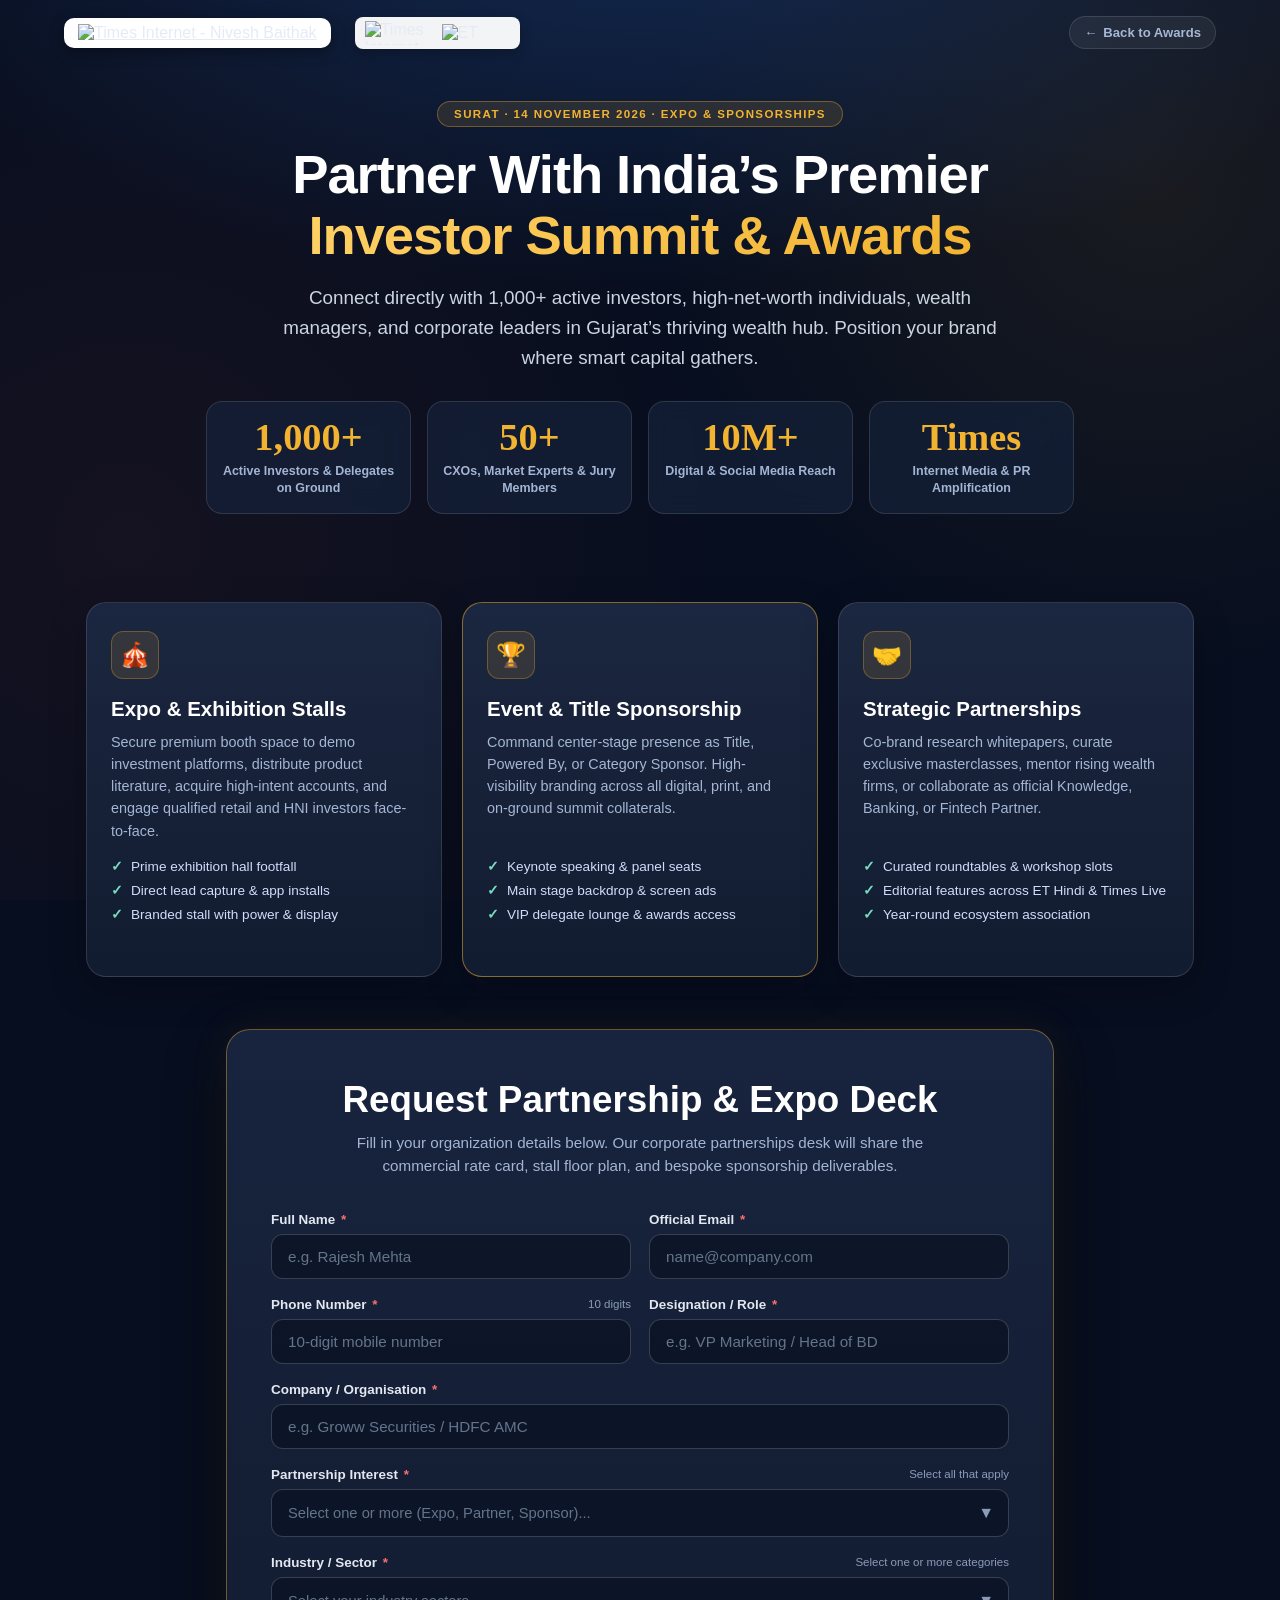
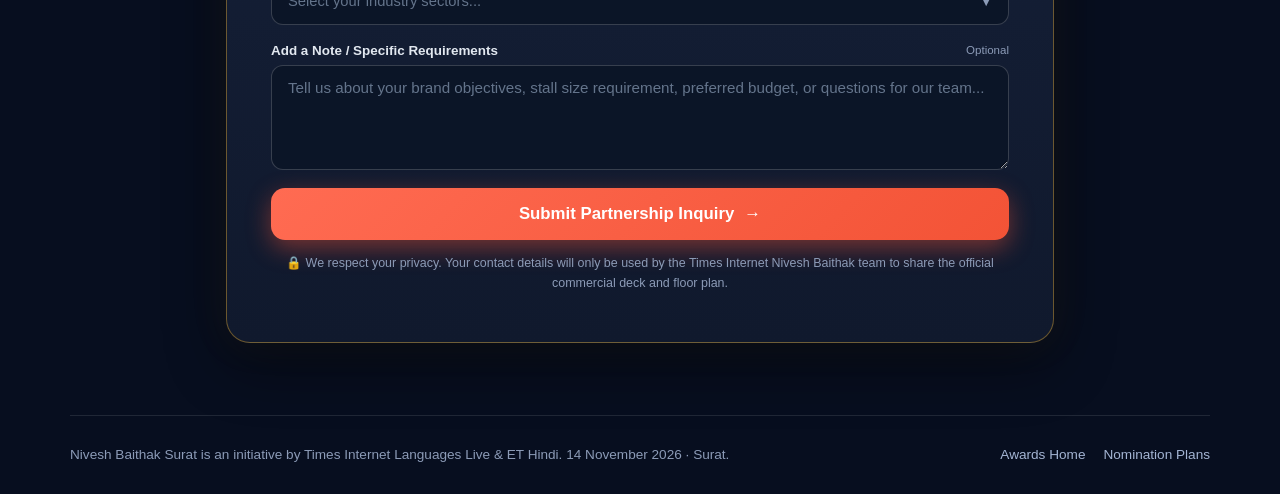
==== partners/index.html @ b7bd03aa "feat: add dedicated /partners lead gen page for expo, sponsorships, and partnerships" ====
<!doctype html>
<html lang="en">

<head>
  <meta charset="utf-8">
  <meta name="viewport" content="width=device-width, initial-scale=1, viewport-fit=cover">
  <meta name="theme-color" content="#070e1f">
  <meta name="description"
    content="Partner with Nivesh Baithak Surat 2026. Expo stalls, event sponsorships, and brand partnerships with India's premier investor summit. Connect with 1,000+ HNIs and investors.">
  <title>Partner, Sponsor & Expo Stalls | Nivesh Baithak Surat 2026</title>

  <meta property="og:type" content="website">
  <meta property="og:title" content="Partner & Sponsor — Nivesh Baithak Surat 2026">
  <meta property="og:description"
    content="Expo stalls, brand partnerships & sponsorships at Gujarat's largest investor education summit & awards. 14 November 2026, Surat.">
  <meta property="og:image" content="https://static.langimg.com/photo/132278264.cms">
  <meta name="twitter:card" content="summary_large_image">

  <link rel="preconnect" href="https://static.langimg.com">
  <link rel="stylesheet" href="../styles.css">
  <link rel="stylesheet" href="../partners.css">

  <script async src="https://www.googletagmanager.com/gtag/js?id=G-6TLYWEPS3Y"></script>
  <script>
    window.dataLayer = window.dataLayer || [];
    function gtag() { dataLayer.push(arguments); }
    gtag('js', new Date());
  </script>
</head>

<body class="partners-body">

  <!-- ── Top Header ── -->
  <header class="partner-header">
    <div class="partner-logo-group">
      <a href="../" class="header-logo-link" aria-label="Nivesh Baithak Surat Homepage">
        <img src="https://static.langimg.com/photo/132278251.cms" alt="Times Internet - Nivesh Baithak" width="170" height="48" class="header-logo">
      </a>
      <div class="initiative-badges" style="margin-left: 8px;">
        <img src="https://static.langimg.com/photo/132278250.cms" alt="Times Internet Languages Live" width="115" height="40">
        <img src="https://static.langimg.com/photo/133675594.cms" alt="ET Hindi" width="105" height="26">
      </div>
    </div>
    <div class="partner-header-actions">
      <a href="../" class="partner-home-link">
        <span aria-hidden="true">&larr;</span> Back to Awards
      </a>
    </div>
  </header>

  <main>
    <!-- ── Hero Section ── -->
    <section class="partner-hero">
      <div class="partner-hero-content">
        <div class="partner-kicker-badge">
          <span>Surat · 14 November 2026 · Expo &amp; Sponsorships</span>
        </div>
        <h1>Partner With India’s Premier <span>Investor Summit &amp; Awards</span></h1>
        <p class="partner-hero-lead">
          Connect directly with 1,000+ active investors, high-net-worth individuals, wealth managers, and corporate leaders in Gujarat’s thriving wealth hub. Position your brand where smart capital gathers.
        </p>
      </div>

      <!-- ── Key Metrics Strip ── -->
      <div class="partner-metrics-grid">
        <div class="metric-pill">
          <div class="metric-value">1,000+</div>
          <div class="metric-label">Active Investors &amp; Delegates on Ground</div>
        </div>
        <div class="metric-pill">
          <div class="metric-value">50+</div>
          <div class="metric-label">CXOs, Market Experts &amp; Jury Members</div>
        </div>
        <div class="metric-pill">
          <div class="metric-value">10M+</div>
          <div class="metric-label">Digital &amp; Social Media Reach</div>
        </div>
        <div class="metric-pill">
          <div class="metric-value">Times</div>
          <div class="metric-label">Internet Media &amp; PR Amplification</div>
        </div>
      </div>
    </section>

    <!-- ── Partnership Avenues Cards ── -->
    <section class="avenues-section" aria-label="Partnership Avenues">
      <div class="avenues-grid">
        <article class="avenue-card">
          <div class="avenue-icon">🎪</div>
          <h3>Expo &amp; Exhibition Stalls</h3>
          <p>
            Secure premium booth space to demo investment platforms, distribute product literature, acquire high-intent accounts, and engage qualified retail and HNI investors face-to-face.
          </p>
          <ul class="avenue-features">
            <li><span>✓</span> Prime exhibition hall footfall</li>
            <li><span>✓</span> Direct lead capture &amp; app installs</li>
            <li><span>✓</span> Branded stall with power &amp; display</li>
          </ul>
        </article>

        <article class="avenue-card" style="border-color: rgba(242, 179, 48, 0.5);">
          <div class="avenue-icon">🏆</div>
          <h3>Event &amp; Title Sponsorship</h3>
          <p>
            Command center-stage presence as Title, Powered By, or Category Sponsor. High-visibility branding across all digital, print, and on-ground summit collaterals.
          </p>
          <ul class="avenue-features">
            <li><span>✓</span> Keynote speaking &amp; panel seats</li>
            <li><span>✓</span> Main stage backdrop &amp; screen ads</li>
            <li><span>✓</span> VIP delegate lounge &amp; awards access</li>
          </ul>
        </article>

        <article class="avenue-card">
          <div class="avenue-icon">🤝</div>
          <h3>Strategic Partnerships</h3>
          <p>
            Co-brand research whitepapers, curate exclusive masterclasses, mentor rising wealth firms, or collaborate as official Knowledge, Banking, or Fintech Partner.
          </p>
          <ul class="avenue-features">
            <li><span>✓</span> Curated roundtables &amp; workshop slots</li>
            <li><span>✓</span> Editorial features across ET Hindi &amp; Times Live</li>
            <li><span>✓</span> Year-round ecosystem association</li>
          </ul>
        </article>
      </div>
    </section>

    <!-- ── Lead Generation Form Card ── -->
    <section class="partner-form-section" id="partner-form-section">
      <div class="lead-form-card">
        
        <div id="lead-form-content">
          <div class="form-header">
            <h2>Request Partnership &amp; Expo Deck</h2>
            <p>
              Fill in your organization details below. Our corporate partnerships desk will share the commercial rate card, stall floor plan, and bespoke sponsorship deliverables.
            </p>
          </div>

          <div id="form-feedback" class="form-feedback" role="alert"></div>

          <form id="partner-lead-form" novalidate>
            <!-- Name & Email -->
            <div class="form-row form-row--two">
              <div class="form-group">
                <label class="form-label" for="lead-name">
                  <span>Full Name <span class="req">*</span></span>
                </label>
                <input class="form-control" type="text" id="lead-name" name="name" required placeholder="e.g. Rajesh Mehta" autocomplete="name">
              </div>

              <div class="form-group">
                <label class="form-label" for="lead-email">
                  <span>Official Email <span class="req">*</span></span>
                </label>
                <input class="form-control" type="email" id="lead-email" name="email" required placeholder="name@company.com" autocomplete="email">
              </div>
            </div>

            <!-- Phone & Designation -->
            <div class="form-row form-row--two">
              <div class="form-group">
                <label class="form-label" for="lead-phone">
                  <span>Phone Number <span class="req">*</span></span>
                  <span class="subhint">10 digits</span>
                </label>
                <input class="form-control" type="tel" id="lead-phone" name="phone" required maxlength="10" inputmode="tel" placeholder="10-digit mobile number" autocomplete="tel">
              </div>

              <div class="form-group">
                <label class="form-label" for="lead-designation">
                  <span>Designation / Role <span class="req">*</span></span>
                </label>
                <input class="form-control" type="text" id="lead-designation" name="designation" required placeholder="e.g. VP Marketing / Head of BD" autocomplete="organization-title">
              </div>
            </div>

            <!-- Company -->
            <div class="form-row">
              <div class="form-group">
                <label class="form-label" for="lead-company">
                  <span>Company / Organisation <span class="req">*</span></span>
                </label>
                <input class="form-control" type="text" id="lead-company" name="company" required placeholder="e.g. Groww Securities / HDFC AMC" autocomplete="organization">
              </div>
            </div>

            <!-- Dropdown Multi-select: Partnership Type (expo, partner, sponsor) -->
            <div class="form-row">
              <div class="form-group">
                <label class="form-label">
                  <span>Partnership Interest <span class="req">*</span></span>
                  <span class="subhint">Select all that apply</span>
                </label>
                <div class="multiselect-wrap">
                  <div class="multiselect-box" id="box-partnership-type" tabindex="0" role="combobox" aria-expanded="false" aria-haspopup="listbox">
                    <span class="multiselect-placeholder">Select one or more (Expo, Partner, Sponsor)...</span>
                    <span class="multiselect-chevron" aria-hidden="true">▼</span>
                  </div>
                  <div class="multiselect-dropdown" id="dropdown-partnership-type" role="listbox">
                    <div id="list-partnership-type"></div>
                  </div>
                </div>
              </div>
            </div>

            <!-- Dropdown Multi-select: Industry Sectors -->
            <div class="form-row">
              <div class="form-group">
                <label class="form-label">
                  <span>Industry / Sector <span class="req">*</span></span>
                  <span class="subhint">Select one or more categories</span>
                </label>
                <div class="multiselect-wrap">
                  <div class="multiselect-box" id="box-industry" tabindex="0" role="combobox" aria-expanded="false" aria-haspopup="listbox">
                    <span class="multiselect-placeholder">Select your industry sectors...</span>
                    <span class="multiselect-chevron" aria-hidden="true">▼</span>
                  </div>
                  <div class="multiselect-dropdown" id="dropdown-industry" role="listbox">
                    <div id="list-industry"></div>
                  </div>
                </div>

                <!-- Conditional "Other Please Specify" -->
                <div class="other-specify-wrap hidden" id="other-industry-wrap">
                  <label class="form-label" for="other-industry-input" style="margin-bottom: 6px;">
                    <span>Please specify your industry / domain <span class="req">*</span></span>
                  </label>
                  <input class="form-control" type="text" id="other-industry-input" placeholder="e.g. Web3 / EdTech / Agri Commodities">
                </div>
              </div>
            </div>

            <!-- Open Text Field: Add a Note -->
            <div class="form-row">
              <div class="form-group">
                <label class="form-label" for="lead-note">
                  <span>Add a Note / Specific Requirements</span>
                  <span class="subhint">Optional</span>
                </label>
                <textarea class="form-control form-textarea" id="lead-note" name="note" rows="3" placeholder="Tell us about your brand objectives, stall size requirement, preferred budget, or questions for our team..."></textarea>
              </div>
            </div>

            <!-- Submit Button -->
            <button class="form-submit-btn" id="form-submit-btn" type="submit">
              <span>Submit Partnership Inquiry</span>
              <span aria-hidden="true">&rarr;</span>
            </button>

            <p class="form-privacy-note">
              🔒 We respect your privacy. Your contact details will only be used by the Times Internet Nivesh Baithak team to share the official commercial deck and floor plan.
            </p>
          </form>
        </div>

        <!-- Success Screen State -->
        <div id="lead-form-success" class="partner-success-state">
          <div class="success-badge-icon">✓</div>
          <h3>Inquiry Received Successfully!</h3>
          <p>
            Thank you for reaching out. Our Corporate Partnerships team has received your details and will connect with you with the Surat 2026 sponsorship deck, floor plan, and commercial packages.
          </p>
          <div class="success-inquiry-box">
            <div>Reference Inquiry Code: <strong id="success-ref-code">NB-SURAT-2026</strong></div>
            <div style="margin-top: 6px; font-size: 0.82rem; color: #a4b5d4;">A confirmation has been logged for your organisation.</div>
          </div>
          <div class="success-actions">
            <a href="../" class="button button-accent" style="padding: 12px 24px; font-weight: 700;">Explore Awards &amp; Nominations</a>
            <a href="mailto:niveshbaithak@timesinternet.in" class="button hero-partner-btn" style="padding: 12px 24px;">Direct Email Partnerships</a>
          </div>
        </div>

      </div>
    </section>
  </main>

  <!-- ── Footer ── -->
  <footer class="container footer" style="border-top: 1px solid rgba(255, 255, 255, 0.1); margin-top: auto; padding-block: 28px;">
    <div style="display: flex; justify-content: space-between; align-items: center; flex-wrap: wrap; gap: 14px;">
      <p style="margin: 0; font-size: 0.85rem; color: #8c9bb7;">
        Nivesh Baithak Surat is an initiative by Times Internet Languages Live &amp; ET Hindi. 14 November 2026 · Surat.
      </p>
      <div style="display: flex; gap: 18px; font-size: 0.85rem;">
        <a href="../" style="color: #a4b5d4; text-decoration: none;">Awards Home</a>
        <a href="../#buy" style="color: #a4b5d4; text-decoration: none;">Nomination Plans</a>
      </div>
    </div>
  </footer>

  <script src="../partners.js"></script>
</body>

</html>
---- styles.css ----
/* ==========================================================================
   Nivesh Baithak — mobile-first stylesheet
   Breakpoints (min-width, mobile-first):
     base   → 0–479px    small phones
     bp1    → 480px      large phones
     bp2    → 640px      phablet / small tablet
     bp3    → 900px      tablet landscape / small laptop
     bp4    → 1200px     desktop
     bp5    → 1440px     large desktop
   ========================================================================== */

:root {
  color-scheme: light;
  --indigo: #23315f;
  --deep: #0b1633;
  --gold: #f2b330;
  --paper: #fff8ed;
  --ink: #181c29;
  --muted: #535b68;
  --leaf: #2f6f43;
  --coral: #f35336;
  --radius: 24px;
  --urgency-h: 46px;
  font-family: Arial, "Noto Sans Devanagari", sans-serif;
  color: var(--ink);
  background: var(--paper);
}

* {
  box-sizing: border-box;
}

html {
  scroll-behavior: smooth;
  scroll-padding-top: calc(var(--urgency-h) + 12px);
  -webkit-text-size-adjust: 100%;
}

body {
  margin: 0;
  overflow-x: hidden;
}

body.modal-open {
  overflow: hidden;
}

button,
input,
select,
textarea {
  font: inherit;
}

button,
a,
input,
select,
textarea {
  -webkit-tap-highlight-color: transparent;
}

button,
a {
  touch-action: manipulation;
  cursor: pointer;
}

a {
  color: inherit;
}

img {
  max-width: 100%;
  height: auto;
}

h1,
h2,
h3,
p {
  margin: 0;
}

p {
  line-height: 1.6;
}

h2 {
  font-size: clamp(1.45rem, 5.2vw, 2.5rem);
  line-height: 1.2;
  max-width: 760px;
}

h3 {
  font-size: 1.05rem;
}

button:disabled {
  cursor: wait;
  opacity: 0.6;
}

[hidden],
.hidden {
  display: none !important;
}

:focus-visible {
  outline: 3px solid #087bce;
  outline-offset: 3px;
}

.container {
  width: calc(100% - 28px);
  margin-inline: auto;
}

.skip-link {
  position: fixed;
  left: 12px;
  top: -100px;
  z-index: 200;
  background: white;
  padding: 14px;
  border-radius: 8px;
}

.skip-link:focus {
  top: 12px;
}

/* ── Buttons ── */
.button {
  display: inline-flex;
  justify-content: center;
  align-items: center;
  gap: 8px;
  text-align: center;
  text-decoration: none;
  min-height: 48px;
  padding: 13px 20px;
  border: 1px solid transparent;
  border-radius: 12px;
  font-weight: 700;
  line-height: 1.25;
  transition: transform 0.15s ease, box-shadow 0.2s ease, background-color 0.2s ease;
}

.button:active {
  transform: scale(0.98);
}

.button-primary {
  background: var(--gold);
  color: #241c08;
}

.button-secondary {
  background: #edf0f7;
  color: var(--indigo);
}

.button-accent {
  background: linear-gradient(135deg, #ff6b52, #f35336);
  color: #fff !important;
  border: 1px solid rgba(255, 255, 255, 0.25);
  box-shadow: 0 4px 18px rgba(243, 83, 54, 0.45);
}

.text-button {
  min-height: 44px;
  background: transparent;
  color: inherit;
  text-decoration: underline;
  border: 0;
}

/* ── Urgency marquee (sticky, always a tap away from checkout) ── */
.urgency-bar {
  position: sticky;
  top: 0;
  z-index: 60;
  background: linear-gradient(90deg, #f35336, #f2b330);
  box-shadow: 0 2px 10px rgba(8, 17, 38, 0.28);
}

.urgency-btn {
  display: flex;
  align-items: center;
  gap: 8px;
  width: 100%;
  min-height: var(--urgency-h);
  padding: 0 10px 0 0;
  border: 0;
  background: transparent;
  color: #2a1403;
  text-align: left;
  overflow: hidden;
}

.urgency-viewport {
  flex: 1;
  min-width: 0;
  overflow: hidden;
  mask-image: linear-gradient(90deg, transparent, #000 12px, #000 calc(100% - 12px), transparent);
  -webkit-mask-image: linear-gradient(90deg, transparent, #000 12px, #000 calc(100% - 12px), transparent);
}

.urgency-track {
  display: flex;
  width: max-content;
  animation: nb-marquee 26s linear infinite;
  will-change: transform;
}

.urgency-set {
  display: flex;
  align-items: center;
  flex: 0 0 auto;
}

.urgency-item {
  display: inline-flex;
  align-items: center;
  gap: 7px;
  padding-inline: 14px;
  font-size: 0.72rem;
  font-weight: 700;
  letter-spacing: 0.02em;
  white-space: nowrap;
}

.urgency-item + .urgency-item::before {
  content: "•";
  opacity: 0.55;
  margin-right: 7px;
}

.urgency-item b {
  font-weight: 800;
}

.urgency-dot {
  width: 7px;
  height: 7px;
  border-radius: 999px;
  background: #7a1f0c;
  animation: nb-pulse 1.4s ease-in-out infinite;
  flex-shrink: 0;
}

.urgency-action {
  flex-shrink: 0;
  display: inline-flex;
  align-items: center;
  min-height: 32px;
  padding: 7px 16px;
  border-radius: 999px;
  background: #2a1403;
  color: #ffe6a6;
  font-size: 0.82rem;
  font-weight: 800;
  text-transform: uppercase;
  letter-spacing: 0.06em;
}

.urgency-btn:hover .urgency-track,
.urgency-btn:focus-visible .urgency-track {
  animation-play-state: paused;
}

@keyframes nb-marquee {
  from { transform: translateX(0); }
  to { transform: translateX(-50%); }
}

@keyframes nb-pulse {
  0%, 100% { opacity: 1; transform: scale(1); }
  50% { opacity: 0.35; transform: scale(0.75); }
}

/* ── Header (in flow on small screens, overlays the hero from bp3) ── */
.site-header {
  position: relative;
  z-index: 50;
  display: flex;
  justify-content: space-between;
  align-items: center;
  gap: 12px;
  padding: 10px 14px;
  background: rgba(8, 17, 38, 0.94);
}

.header-left {
  display: flex;
  align-items: center;
  gap: 12px;
  min-width: 0;
}

.header-logo {
  height: 30px;
  width: auto;
  object-fit: contain;
  background: #ffffff;
  padding: 5px 10px;
  border-radius: 10px;
  box-shadow: 0 4px 14px rgba(0, 0, 0, 0.35);
}

.header-subbrand {
  display: none;
  flex-direction: column;
  border-left: 1px solid rgba(255, 255, 255, 0.25);
  padding-left: 14px;
  min-width: 0;
}

.header-title {
  color: #fff;
  font-weight: 700;
  font-size: 0.95rem;
  letter-spacing: -0.01em;
}

.header-tagline {
  color: rgba(255, 255, 255, 0.65);
  font-size: 0.75rem;
}

.header-nav {
  display: flex;
  align-items: center;
  gap: 6px;
  flex-shrink: 0;
}

.nav-link {
  display: none;
  color: rgba(255, 255, 255, 0.85);
  font-size: 0.88rem;
  font-weight: 600;
  text-decoration: none;
  padding: 8px 14px;
  border-radius: 999px;
  transition: all 0.2s ease;
}

.header-register-btn {
  padding: 9px 14px !important;
  font-size: 0.8rem !important;
  min-height: 44px !important;
  border-radius: 999px !important;
}

.header-partner-btn {
  display: none;
  background: rgba(255, 255, 255, 0.08);
  color: #fff !important;
  border: 1px solid rgba(255, 255, 255, 0.28);
  padding: 9px 14px !important;
  font-size: 0.8rem !important;
  min-height: 44px !important;
  border-radius: 999px !important;
  transition: all 0.2s ease;
}

@media (min-width: 480px) {
  .header-partner-btn {
    display: inline-flex;
  }
}

.header-partner-btn:hover {
  background: rgba(255, 255, 255, 0.18);
  border-color: rgba(255, 255, 255, 0.45);
}

/* ── Hero ── */
.hero {
  position: relative;
  isolation: isolate;
  color: white;
  background: #081126;
  display: flex;
  flex-direction: column;
  justify-content: center;
  overflow: hidden;
  padding-block: 18px 22px;
}

.hero-image {
  position: absolute;
  inset: 0;
  width: 100%;
  height: 100%;
  object-fit: cover;
  object-position: center 30%;
  z-index: -3;
  filter: brightness(0.6) saturate(1.2);
}

.hero:before {
  content: "";
  position: absolute;
  inset: 0;
  background:
    radial-gradient(ellipse at 80% 50%, rgba(25, 45, 95, 0.4) 0%, transparent 60%),
    linear-gradient(180deg, rgba(8, 17, 38, 0.88) 0%, rgba(8, 17, 38, 0.7) 45%, rgba(8, 17, 38, 0.96) 100%);
  z-index: -2;
}

.hero-glow {
  position: absolute;
  border-radius: 50%;
  pointer-events: none;
  z-index: -1;
  filter: blur(90px);
  display: none;
}

.hero-glow-1 {
  width: 450px;
  height: 450px;
  background: radial-gradient(circle, rgba(243, 83, 54, 0.18), transparent 70%);
  top: 15%;
  left: 5%;
}

.hero-glow-2 {
  width: 500px;
  height: 500px;
  background: radial-gradient(circle, rgba(242, 179, 48, 0.15), transparent 70%);
  bottom: 10%;
  right: 10%;
}

.hero-inner {
  display: grid;
  grid-template-columns: 1fr;
  gap: 24px;
  position: relative;
  z-index: 1;
}

.hero-content {
  display: flex;
  flex-direction: column;
  align-items: flex-start;
  min-width: 0;
}

.hero-top-row {
  display: flex;
  align-items: center;
  gap: 10px;
  flex-wrap: wrap;
  margin-bottom: 8px;
}

.hero-countdown {
  display: inline-flex;
  flex-direction: column;
  background: rgba(14, 26, 52, 0.65);
  border: 1px solid rgba(255, 255, 255, 0.18);
  border-radius: 12px;
  padding: 7px 12px 8px;
  box-shadow: 0 8px 24px rgba(0, 0, 0, 0.3);
}

.countdown-label {
  font-size: 0.6rem;
  font-weight: 800;
  letter-spacing: 0.12em;
  text-transform: uppercase;
  color: var(--gold);
  margin-bottom: 3px;
}

.countdown-timer {
  display: flex;
  align-items: center;
  gap: 6px;
}

.timer-segment {
  display: flex;
  flex-direction: column;
  align-items: center;
}

.timer-num {
  font-size: 1.2rem;
  font-weight: 800;
  line-height: 1;
  color: #fff;
  font-feature-settings: "tnum";
  letter-spacing: -0.02em;
}

.timer-unit {
  font-size: 0.52rem;
  font-weight: 700;
  letter-spacing: 0.06em;
  color: rgba(255, 255, 255, 0.55);
  margin-top: 2px;
}

.timer-colon {
  font-size: 1.1rem;
  font-weight: 700;
  color: var(--gold);
  margin-top: -5px;
}

.initiative-line {
  display: flex;
  align-items: center;
  gap: 8px;
  flex-wrap: wrap;
  font-size: 0.72rem;
  color: rgba(255, 255, 255, 0.75);
}

.initiative-badges {
  display: inline-flex;
  align-items: center;
  gap: 8px;
  background: rgba(255, 255, 255, 0.95);
  padding: 4px 10px;
  border-radius: 8px;
  box-shadow: 0 4px 12px rgba(0, 0, 0, 0.25);
}

.initiative-badges img {
  object-fit: contain;
  max-height: 20px;
  width: auto;
}

.initiative-badges img:last-child {
  max-height: 17px;
}

.hero h1 {
  font-size: clamp(2.5rem, 12vw, 3.4rem);
  font-weight: 900;
  line-height: 1.08;
  margin-bottom: 8px;
  letter-spacing: -0.02em;
  color: #ffffff;
  text-shadow: 0 4px 20px rgba(0, 0, 0, 0.6);
}

.hero-tagline {
  font-size: clamp(1rem, 4.4vw, 1.2rem);
  font-weight: 700;
  max-width: 680px;
  color: #ffffff;
  line-height: 1.35;
  text-shadow: 0 2px 10px rgba(0, 0, 0, 0.5);
}

.hero-tagline span {
  color: var(--gold);
  text-shadow: 0 0 16px rgba(242, 179, 48, 0.4);
}

.hero-description {
  font-size: clamp(0.95rem, 2.2vw, 1.08rem);
  color: rgba(255, 255, 255, 0.88);
  line-height: 1.55;
  max-width: 640px;
  margin-top: 10px;
  margin-bottom: 20px;
  text-shadow: 0 1px 6px rgba(0, 0, 0, 0.4);
}

.hero-actions {
  display: flex;
  align-items: center;
  gap: 12px;
  flex-wrap: wrap;
  width: 100%;
  margin-bottom: 22px;
}

.hero-cta-btn {
  font-size: 0.98rem;
  padding: 13px 26px;
  font-weight: 700;
  box-shadow: 0 4px 18px rgba(243, 83, 54, 0.45);
}

.hero-partner-btn {
  background: rgba(255, 255, 255, 0.08);
  color: #ffffff;
  border: 1px solid rgba(255, 255, 255, 0.28);
  backdrop-filter: blur(8px);
  -webkit-backdrop-filter: blur(8px);
  font-size: 0.98rem;
  padding: 13px 24px;
  font-weight: 700;
  transition: all 0.2s ease;
}

.hero-partner-btn:hover {
  background: rgba(255, 255, 255, 0.18);
  border-color: rgba(255, 255, 255, 0.5);
  color: #ffffff;
  transform: translateY(-1px);
}

/* ── Hero pass picker: one tap to a pre-selected checkout ── */
.hero-picker {
  --picker-max: 540px;
  width: 100%;
  margin-top: 12px;
  margin-bottom: 16px;
}

.hero-picker-label {
  font-size: 0.68rem;
  font-weight: 800;
  letter-spacing: 0.12em;
  text-transform: uppercase;
  color: var(--gold);
  margin-bottom: 8px;
}

.pick-row {
  display: grid;
  grid-template-columns: 1fr;
  gap: 8px;
  width: 100%;
  max-width: var(--picker-max);
}

.pick-row--two {
  max-width: 580px;
}
@media (min-width: 600px) {
  .pick-row--two {
    grid-template-columns: repeat(2, minmax(0, 1fr)) !important;
  }
}

.pick-chip {
  position: relative;
  display: flex;
  flex-direction: row;
  align-items: center;
  gap: 12px;
  min-height: 66px;
  padding: 11px 26px 11px 14px;
  text-align: left;
  border: 1px solid rgba(255, 255, 255, 0.25);
  border-radius: 12px;
  background: linear-gradient(135deg, #ff6b52, #f35336);
  color: #fff;
  box-shadow: 0 4px 16px rgba(243, 83, 54, 0.42);
  transition: border-color 0.2s ease, background 0.2s ease, box-shadow 0.2s ease, transform 0.15s ease;
}

.pick-chip:active {
  transform: scale(0.98);
}

/* Arrow marks the chip as the action, not just a price label. Hidden on the
   narrowest phones where the chip has no room to spare. */
.pick-chip::after {
  content: "→";
  position: absolute;
  right: 9px;
  top: 50%;
  transform: translateY(-50%);
  font-size: 0.9rem;
  font-weight: 700;
  color: rgba(255, 255, 255, 0.85);
}

.pick-chip--featured {
  border: 2px solid var(--gold);
  background: linear-gradient(135deg, #ff7f5c, #f2481f);
  box-shadow: 0 6px 22px rgba(243, 83, 54, 0.6), 0 0 18px rgba(242, 179, 48, 0.28);
}

.pick-chip.is-selected {
  border-color: #ffffff;
  box-shadow: 0 0 0 2px rgba(255, 255, 255, 0.85), 0 6px 20px rgba(243, 83, 54, 0.5);
}

.pick-flag {
  position: absolute;
  top: -8px;
  left: 12px;
  padding: 1px 7px;
  border-radius: 999px;
  background: var(--gold);
  color: #241c08;
  font-size: 0.55rem;
  font-weight: 800;
  text-transform: uppercase;
  letter-spacing: 0.06em;
}

.pick-head {
  flex: 0 0 auto;
  display: flex;
  flex-direction: column;
  gap: 1px;
  min-width: 88px;
}

.pick-perks {
  flex: 1 1 auto;
  min-width: 0;
  display: flex;
  flex-direction: column;
  gap: 3px;
  padding-left: 12px;
  border-left: 1px solid rgba(255, 255, 255, 0.3);
}

.pick-perk {
  display: flex;
  align-items: flex-start;
  gap: 5px;
  font-size: 0.7rem;
  font-weight: 600;
  line-height: 1.3;
  color: rgba(255, 255, 255, 0.95);
}

.pick-perk::before {
  content: "✓";
  flex-shrink: 0;
  font-weight: 700;
  color: rgba(255, 255, 255, 0.75);
}

.pick-name {
  font-size: 0.8rem;
  font-weight: 700;
  color: rgba(255, 255, 255, 0.9);
}

.pick-price {
  font-size: 1.25rem;
  font-weight: 800;
  line-height: 1.1;
  color: #fff;
  font-feature-settings: "tnum";
}

.pick-chip--featured .pick-price {
  color: #ffffff;
}

.hero-picker-links {
  display: flex;
  align-items: center;
  gap: 10px;
  margin-top: 8px;
}

.hero-compare {
  display: inline-flex;
  align-items: center;
  padding: 2px 0;
  font-size: 0.82rem;
  font-weight: 600;
  color: rgba(255, 255, 255, 0.85);
  text-decoration: underline;
  text-underline-offset: 3px;
  transition: color 0.15s ease;
}

.hero-compare:hover {
  color: var(--gold);
}

.hero-picker-sep {
  color: rgba(255, 255, 255, 0.4);
  font-size: 0.8rem;
}

.hero-partner-link {
  background: none;
  border: none;
  color: rgba(255, 255, 255, 0.85);
  font-size: 0.82rem;
  font-weight: 600;
  cursor: pointer;
  padding: 2px 0;
  text-decoration: underline;
  text-underline-offset: 3px;
  transition: color 0.15s ease;
}

.hero-partner-link:hover {
  color: var(--gold);
}

.hero-reassure {
  margin-top: 6px;
  font-size: 0.72rem;
  color: rgba(255, 255, 255, 0.7);
}

/* ── Event facts ── */
.event-facts {
  display: grid;
  grid-template-columns: repeat(2, minmax(0, 1fr));
  gap: 8px;
  width: 100%;
  max-width: 680px;
  margin-top: 18px;
  margin-bottom: 0;
}

.fact-card {
  background: rgba(14, 25, 50, 0.6);
  border: 1px solid rgba(255, 255, 255, 0.15);
  border-radius: 10px;
  padding: 9px 11px;
  transition: border-color 0.2s ease, transform 0.2s ease;
  min-width: 0;
}

.fact-card dt {
  font-size: 0.6rem;
  font-weight: 800;
  text-transform: uppercase;
  letter-spacing: 0.09em;
  color: var(--gold);
  margin-bottom: 3px;
}

.fact-card dd {
  margin: 0;
  font-size: 0.78rem;
  font-weight: 600;
  color: #fff;
  line-height: 1.3;
  overflow-wrap: break-word;
}

/* ── Hero showcase (experts carousel) ── */
.hero-showcase {
  display: flex;
  justify-content: center;
  align-items: center;
  width: 100%;
}

.showcase-frame {
  width: 100%;
  max-width: 380px;
  background: rgba(15, 25, 48, 0.7);
  border: 1px solid rgba(255, 255, 255, 0.18);
  border-radius: 18px;
  padding: 14px;
  box-shadow: 0 16px 40px rgba(0, 0, 0, 0.5), inset 0 1px 0 rgba(255, 255, 255, 0.15);
  position: relative;
}

.showcase-kicker {
  text-align: center;
  font-size: 0.7rem;
  font-weight: 800;
  letter-spacing: 0.14em;
  text-transform: uppercase;
  color: var(--gold);
  margin-bottom: 12px;
  text-shadow: 0 0 12px rgba(242, 179, 48, 0.35);
}

.showcase-card {
  position: relative;
  border-radius: 16px;
  overflow: hidden;
  background: #111d38;
  border: 1px solid rgba(255, 255, 255, 0.12);
  box-shadow: 0 10px 30px rgba(0, 0, 0, 0.4);
}

.showcase-photo-wrap {
  position: relative;
  aspect-ratio: 1 / 1;
  width: 100%;
  overflow: hidden;
  background: #162444;
}

.showcase-photo-wrap img {
  width: 100%;
  height: 100%;
  object-fit: cover;
  object-position: top center;
  display: block;
  transition: opacity 0.35s ease, transform 0.45s ease;
}

.showcase-badge-brand {
  position: absolute;
  top: 12px;
  left: 12px;
  display: flex;
  flex-direction: column;
  background: rgba(8, 17, 38, 0.85);
  border: 1px solid rgba(255, 255, 255, 0.2);
  border-radius: 8px;
  padding: 3px 9px;
}

.showcase-brand-hi {
  font-size: 0.76rem;
  font-weight: 800;
  color: #fff;
}

.showcase-brand-sub {
  font-size: 0.6rem;
  font-weight: 700;
  color: var(--gold);
  letter-spacing: 0.08em;
}

.showcase-overlay {
  position: absolute;
  inset: auto 0 0 0;
  padding: 40px 16px 14px;
  background: linear-gradient(180deg, transparent 0%, rgba(8, 17, 38, 0.95) 80%);
  text-align: center;
  display: flex;
  flex-direction: column;
  align-items: center;
}

.showcase-overlay h3 {
  font-size: 1.1rem;
  font-weight: 800;
  color: #ffffff;
  margin-bottom: 3px;
  letter-spacing: -0.01em;
}

.showcase-overlay p {
  font-size: 0.76rem;
  color: rgba(255, 255, 255, 0.82);
  margin: 0;
  line-height: 1.35;
}

.showcase-dots {
  display: flex;
  justify-content: center;
  align-items: center;
  flex-wrap: wrap;
  gap: 6px;
  margin-top: 12px;
}

.showcase-dot {
  width: 7px;
  height: 7px;
  border-radius: 999px;
  background: rgba(255, 255, 255, 0.3);
  border: 0;
  padding: 0;
  cursor: pointer;
  transition: all 0.25s ease;
}

.showcase-dot.active {
  width: 20px;
  background: var(--gold);
  box-shadow: 0 0 10px rgba(242, 179, 48, 0.6);
}

.scroll-indicator {
  display: none;
}

.mouse-icon {
  width: 18px;
  height: 28px;
  border: 1.5px solid currentColor;
  border-radius: 999px;
  position: relative;
}

.wheel {
  width: 3px;
  height: 6px;
  background: currentColor;
  border-radius: 999px;
  position: absolute;
  top: 5px;
  left: 50%;
  transform: translateX(-50%);
  animation: mouseScroll 1.6s infinite ease-in-out;
}

@keyframes mouseScroll {
  0% { transform: translate(-50%, 0); opacity: 1; }
  75% { transform: translate(-50%, 8px); opacity: 0; }
  100% { transform: translate(-50%, 0); opacity: 0; }
}

/* ── Pricing ── */
.pricing-section {
  background: var(--deep);
  color: white;
  padding-block: 30px;
  scroll-margin-top: var(--urgency-h);
  content-visibility: auto;
  contain-intrinsic-size: auto 1300px;
}

.section-kicker {
  text-transform: uppercase;
  letter-spacing: 0.12em;
  font-size: 0.78rem;
  font-weight: 700;
  color: var(--indigo);
  margin-bottom: 6px;
}

.pricing-section .section-kicker {
  color: var(--gold);
}

.pricing-subhead {
  max-width: 740px;
  color: #d9dfeb;
  margin-top: 10px;
  font-size: 0.92rem;
}

.pricing-meta {
  display: flex;
  align-items: center;
  flex-wrap: wrap;
  gap: 8px;
  margin-top: 12px;
}

#price-status {
  color: #d9dfeb;
  font-size: 0.82rem;
}

.pricing-grid {
  display: grid;
  grid-template-columns: 1fr;
  gap: 16px;
  align-items: stretch;
  margin-top: 20px;
}

.pricing-grid--two {
  max-width: 900px;
  margin-inline: auto;
}

@media (min-width: 768px) {
  .pricing-grid--two {
    grid-template-columns: repeat(2, minmax(0, 1fr)) !important;
    gap: 24px;
  }
}

.pricing-card {
  position: relative;
  border: 1px solid rgba(255, 255, 255, 0.14);
  background: linear-gradient(180deg, #24314c 0%, #1a243a 100%);
  padding: 26px 22px;
  border-radius: 20px;
  display: flex;
  flex-direction: column;
  scroll-margin-top: calc(var(--urgency-h) + 12px);
  box-shadow: 0 10px 32px rgba(0, 0, 0, 0.28);
  transition: transform 0.2s ease, box-shadow 0.2s ease, border-color 0.2s ease;
}

.pricing-card:hover {
  transform: translateY(-3px);
  border-color: rgba(255, 255, 255, 0.25);
  box-shadow: 0 16px 40px rgba(0, 0, 0, 0.38);
}

.pricing-card--featured {
  border-color: rgba(230, 180, 80, 0.7);
  background: linear-gradient(180deg, #2c2b48 0%, #1c2035 100%);
  padding-top: 58px;
  box-shadow: 0 14px 40px rgba(230, 180, 80, 0.16), 0 12px 32px rgba(0, 0, 0, 0.32);
}

.pricing-card--featured:hover {
  border-color: var(--gold);
  box-shadow: 0 18px 48px rgba(230, 180, 80, 0.26), 0 14px 40px rgba(0, 0, 0, 0.4);
}

.pricing-card.is-selected {
  box-shadow: 0 0 0 2px var(--gold);
}

.featured-badge {
  position: absolute;
  top: 0;
  left: 0;
  right: 0;
  background: var(--gold);
  color: #241c08;
  border-radius: 19px 19px 0 0;
  text-align: center;
  padding: 9px;
  font-size: 0.78rem;
  font-weight: 700;
  text-transform: uppercase;
  letter-spacing: 0.1em;
}

.tier-label {
  font-weight: 700;
  font-size: 0.88rem;
  text-transform: uppercase;
  letter-spacing: 0.1em;
  line-height: 1.5;
  color: #c4d3eb;
}

.pricing-card--featured .tier-label {
  color: var(--gold);
}

.tier-pricing-stack {
  margin-block: 8px 14px;
}

.tier-price {
  display: flex;
  align-items: baseline;
  gap: 3px;
  flex-wrap: nowrap;
  margin-block: 4px 2px;
}

.tier-currency {
  font-size: 1.5rem;
  font-weight: 700;
  color: #fff;
}

.pricing-card--featured .tier-currency {
  color: var(--gold);
}

.tier-amount {
  font-family: Georgia, serif;
  font-size: clamp(2.5rem, 8vw, 3.2rem);
  font-weight: 800;
  line-height: 1.05;
  letter-spacing: -0.02em;
  color: #ffffff;
}

.pricing-card--featured .tier-amount {
  color: var(--gold);
  text-shadow: 0 0 20px rgba(230, 180, 80, 0.25);
}

.tier-gst {
  font-size: 0.85rem;
  font-weight: 600;
  color: #9cb0d1;
  text-transform: uppercase;
  letter-spacing: 0.05em;
  margin-left: 4px;
}

.tier-price-original {
  display: flex;
  align-items: center;
  flex-wrap: wrap;
  gap: 8px;
  margin-top: 4px;
  font-size: 0.95rem;
}

.tier-was-text {
  font-size: 0.76rem;
  text-transform: uppercase;
  letter-spacing: 0.06em;
  color: #8c9bb7;
}

.tier-strike {
  font-size: 1.15rem;
  font-weight: 600;
  color: #f87171;
  text-decoration: line-through;
  text-decoration-thickness: 2px;
  text-decoration-color: #ef4444;
}

.tier-savings-pill {
  font-size: 0.74rem;
  font-weight: 700;
  padding: 3px 8px;
  border-radius: 999px;
  background: rgba(118, 223, 194, 0.16);
  color: #76dfc2;
  border: 1px solid rgba(118, 223, 194, 0.35);
  letter-spacing: 0.02em;
}

.tier-benefits {
  list-style: none;
  padding: 0;
  margin: 12px 0 20px;
  flex: 1;
}

.tier-benefits li {
  display: flex;
  gap: 10px;
  margin-block: 10px;
  line-height: 1.45;
  font-size: 0.94rem;
  color: #e2e6ee;
}

.tier-benefits li strong {
  color: #ffffff;
}

.check {
  color: #76dfc2;
  flex-shrink: 0;
  font-weight: 700;
}

.tier-cta {
  width: 100%;
  color: white;
  border-color: #97a1b5;
  background: #3e4c68;
  padding: 14px 18px;
  font-size: 0.95rem;
  font-weight: 700;
  border-radius: 12px;
  cursor: pointer;
  transition: filter 0.2s ease, transform 0.15s ease;
}

.tier-cta--featured {
  background: var(--gold);
  color: #241c08;
  border-color: var(--gold);
  box-shadow: 0 4px 18px rgba(230, 180, 80, 0.32);
}

.tier-cta:hover {
  filter: brightness(1.1);
  transform: translateY(-1px);
}

.tier-cta:active {
  transform: translateY(0);
}

.pricing-note {
  font-size: 0.8rem;
  color: #c4cddd;
  margin-top: 18px;
}

.payment-status {
  padding: 16px;
  border: 1px solid var(--gold);
  border-radius: 12px;
  margin-top: 16px;
  font-size: 0.9rem;
}

.footer {
  padding-block: 20px;
  padding-bottom: 104px;
  font-size: 0.82rem;
  color: var(--muted);
}

/* ── Sticky mobile CTA ── */
.sticky-cta {
  display: flex;
  position: fixed;
  bottom: 0;
  left: 0;
  right: 0;
  align-items: center;
  justify-content: space-between;
  gap: 10px;
  padding: 8px 12px calc(8px + env(safe-area-inset-bottom));
  background: var(--paper);
  border-top: 1px solid #d7d3c8;
  box-shadow: 0 -4px 18px rgba(8, 17, 38, 0.12);
  z-index: 40;
}

.sticky-info {
  display: flex;
  flex-direction: column;
  min-width: 0;
  flex: 1 1 auto;
}

.sticky-pass {
  font-size: 0.7rem;
  font-weight: 700;
  color: var(--muted);
  line-height: 1.3;
  overflow: hidden;
  text-overflow: ellipsis;
  white-space: nowrap;
}

.sticky-price {
  font-size: 1rem;
  font-weight: 800;
  color: var(--ink);
  line-height: 1.2;
  font-feature-settings: "tnum";
}

/* Fixed width: the label never changes, so live price updates in .sticky-info
   cannot resize the button and shift the bar. */
.sticky-button {
  flex: 0 0 auto;
  width: 160px;
  min-height: 46px;
  padding-inline: 14px;
  font-size: 0.92rem;
}

.modal-open .sticky-cta {
  visibility: hidden;
}

.load-status {
  position: fixed;
  bottom: 90px;
  left: 16px;
  right: 16px;
  margin: auto;
  max-width: 560px;
  z-index: 100;
  padding: 14px;
  background: white;
  color: var(--ink);
  border: 2px solid var(--indigo);
  border-radius: 12px;
  box-shadow: 0 6px 24px #0003;
  font-size: 0.9rem;
}

/* ── Modal: bottom sheet on phones, centred dialog from bp2 ── */
.modal-backdrop {
  position: fixed;
  inset: 0;
  background: #081126e0;
  z-index: 110;
  display: flex;
  align-items: flex-end;
  justify-content: center;
  padding: 0;
}

.modal {
  position: relative;
  background: var(--paper);
  border-radius: 18px 18px 0 0;
  padding: 20px 14px calc(14px + env(safe-area-inset-bottom));
  width: 100%;
  max-height: 94dvh;
  overflow: auto;
  overscroll-behavior: contain;
  -webkit-overflow-scrolling: touch;
}

.modal-close {
  position: absolute;
  top: 4px;
  right: 4px;
  width: 44px;
  height: 44px;
  border: 0;
  background: transparent;
  color: var(--indigo);
  font-size: 2rem;
  line-height: 1;
  z-index: 2;
}

.modal-copy {
  padding-right: 44px;
  margin-bottom: 16px;
}

.modal h2 {
  font-size: 1.25rem;
}

.modal-copy > p#modal-description,
.modal-copy > p#partner-modal-description {
  margin-top: 8px;
  font-size: 0.82rem;
  color: var(--muted);
}

/* Step rail */
.step-rail {
  display: flex;
  align-items: center;
  gap: 6px;
  list-style: none;
  margin: 14px 0 0;
  padding: 0;
}

.step-rail li {
  display: flex;
  align-items: center;
  gap: 5px;
  flex: 1;
  min-width: 0;
  font-size: 0.68rem;
  font-weight: 700;
  color: var(--muted);
  padding-bottom: 6px;
  border-bottom: 2px solid #ded9cb;
  white-space: nowrap;
}

.step-dot {
  display: inline-flex;
  align-items: center;
  justify-content: center;
  width: 18px;
  height: 18px;
  border-radius: 999px;
  background: #ded9cb;
  color: #6d6555;
  font-size: 0.66rem;
  font-weight: 800;
  flex-shrink: 0;
}

.step-rail li.is-active {
  color: var(--ink);
  border-bottom-color: var(--coral);
}

.step-rail li.is-active .step-dot {
  background: var(--coral);
  color: #fff;
}

.step-rail li.is-done {
  color: var(--leaf);
  border-bottom-color: var(--leaf);
}

/* completed steps swap their number for a tick */
.step-rail li.is-done .step-dot {
  background: var(--leaf);
  color: transparent;
  font-size: 0;
}

.step-rail li.is-done .step-dot::before {
  content: "✓";
  color: #fff;
  font-size: 0.72rem;
  font-weight: 800;
}

.otp-view {
  display: none;
}

.otp-view.is-active {
  display: block;
}

.checkout-header {
  display: flex;
  justify-content: space-between;
  align-items: center;
  flex-wrap: wrap;
  gap: 8px;
  margin-bottom: 14px;
}

.checkout-header .section-kicker {
  margin-bottom: 2px;
}

.form-grid {
  display: grid;
  gap: 14px;
}

.pass-select-block {
  gap: 6px;
  margin-bottom: 14px;
}

.pass-hint {
  font-size: 0.8rem;
  color: var(--muted);
}

.pass-hint strong {
  color: var(--ink);
  font-size: 0.95rem;
}

.form-wide {
  display: block;
}

.form-wide > span {
  display: block;
  font-weight: 600;
  font-size: 0.9rem;
  margin-bottom: 6px;
}

.phone-otp-row {
  display: flex;
  gap: 8px;
  align-items: center;
  flex-wrap: wrap;
}

.modal input:not([type="checkbox"]),
.modal select,
.modal textarea {
  width: 100%;
  min-height: 48px;
  border: 1px solid #8b94a7;
  border-radius: 8px;
  padding: 12px;
  background: white;
  color: var(--ink);
  font-size: 16px;
}

.phone-otp-row input {
  flex: 1;
  min-width: 140px;
  width: 0 !important;
}

.phone-otp-row .button {
  flex-shrink: 0;
  padding-inline: 14px;
  min-height: 48px;
}

.change-phone-btn {
  border: 0;
  background: transparent;
  color: var(--indigo);
  text-decoration: underline;
  min-height: 44px;
  padding-inline: 0;
  font-size: 0.85rem;
}

.otp-status,
.form-error {
  margin-block: 10px;
  font-size: 0.85rem;
  line-height: 1.4;
}

.form-error,
.is-error {
  color: #a42424;
}

.is-success,
.phone-verified-badge {
  color: #175d37;
}

.phone-verified-badge {
  display: inline-flex;
  align-items: center;
  gap: 4px;
  font-size: 0.85rem;
  font-weight: 700;
}

/* Primary action stays reachable inside the sheet. The paper ring keeps the
   content it scrolls over from peeking around its edges. */
.form-submit {
  width: 100%;
  margin-top: 14px;
  position: sticky;
  bottom: 0;
  z-index: 1;
  box-shadow: 0 0 0 10px var(--paper), 0 6px 20px rgba(8, 17, 38, 0.2);
}

.checkout-trust {
  margin-top: 8px;
  text-align: center;
  font-size: 0.74rem;
  color: var(--muted);
}

.checkout-ticket,
.checkout-summary > div {
  display: flex;
  justify-content: space-between;
  gap: 12px;
  align-items: center;
  margin-block: 14px;
}

.checkout-ticket strong {
  font-size: 1.15rem;
}

#checkout-unit-price-original {
  margin-left: 6px;
  color: var(--muted);
  font-size: 0.9rem;
}

.checkout-label {
  display: block;
  color: var(--muted);
  font-size: 0.85rem;
  margin-bottom: 4px;
}

.checkout-qty {
  display: flex;
  align-items: center;
  gap: 12px;
  flex-shrink: 0;
}

.checkout-qty button {
  height: 44px;
  width: 44px;
  border: 1px solid #8b94a7;
  border-radius: 8px;
  background: white;
  font-size: 1.1rem;
}

.checkout-summary {
  border-block: 1px solid #ccc;
}

.checkout-summary strong {
  font-size: 1.2rem;
}

#checkout-discount {
  color: var(--leaf);
}

.consent {
  display: flex;
  align-items: flex-start;
  gap: 10px;
  font-size: 0.82rem;
  line-height: 1.5;
}

.consent input {
  width: 22px;
  height: 22px;
  min-height: 0 !important;
  flex-shrink: 0;
}

.success-panel {
  text-align: center;
  padding: 20px 8px;
}

.success-icon {
  margin: 0 auto 14px;
}

.success-copy h3 {
  font-size: 1.3rem;
  margin-block: 6px 8px;
}

.success-actions {
  margin-top: 20px;
}

/* ── EventFormRenderer ── */
.efr-fields {
  display: grid;
  grid-template-columns: 1fr;
  gap: 12px;
  margin-top: 14px;
}

.partner-extra-fields {
  margin-top: 14px;
}

.efr-field {
  display: grid;
  gap: 6px;
}

.efr-field-wide {
  grid-column: 1 / -1;
}

.efr-field-hidden {
  display: none;
}

.efr-label {
  font-size: 0.86rem;
  font-weight: 700;
}

.efr-control {
  width: 100%;
  min-height: 46px;
  padding: 10px 12px;
  border: 1.5px solid rgba(0, 0, 0, 0.15);
  border-radius: 12px;
  font: inherit;
  font-size: 16px;
  background: #fff;
  color: inherit;
}

textarea.efr-control {
  min-height: 90px;
  resize: vertical;
}

.efr-control:focus {
  outline: none;
  border-color: currentColor;
  box-shadow: 0 0 0 3px rgba(0, 0, 0, 0.08);
}

.efr-error {
  margin: 0;
  color: #c0392b;
  font-size: 0.8rem;
  font-weight: 700;
}

.efr-control-row,
.efr-otp-row {
  display: flex;
  gap: 8px;
  align-items: stretch;
  flex-wrap: wrap;
}

.efr-otp-row[hidden],
.efr-otp-verified-badge[hidden] {
  display: none;
}

.efr-control-row .efr-control,
.efr-otp-row .efr-otp-input {
  flex: 1;
  min-width: 0;
}

.efr-otp-row .efr-otp-input {
  letter-spacing: 0.3em;
}

.efr-otp-send-btn,
.efr-otp-verify-btn {
  flex-shrink: 0;
  min-height: 46px;
  padding: 0 14px;
  border: 1.5px solid currentColor;
  border-radius: 8px;
  background: #fff;
  color: inherit;
  font: inherit;
  font-weight: 700;
  font-size: 0.82rem;
  white-space: nowrap;
  cursor: pointer;
}

.efr-otp-send-btn:disabled,
.efr-otp-verify-btn:disabled {
  opacity: 0.6;
  cursor: not-allowed;
}

.efr-otp-hint {
  margin: 0;
  font-size: 0.8rem;
  font-weight: 600;
}

.efr-otp-hint-success {
  color: #1a7f37;
}

.efr-otp-hint-error {
  color: #c0392b;
}

.efr-otp-verified-badge {
  display: inline-flex;
  align-items: center;
  gap: 4px;
  font-size: 0.8rem;
  font-weight: 700;
  color: #1a7f37;
}

.efr-otp-verified-badge::before {
  content: "\2713";
}

.efr-checkbox-row {
  display: flex;
  align-items: flex-start;
  gap: 8px;
}

input[type="checkbox"].efr-checkbox {
  flex-shrink: 0;
  width: 18px;
  height: 18px;
  min-height: 0 !important;
  margin-top: 2px;
  accent-color: currentColor;
}

.efr-label.efr-checkbox-label {
  display: inline;
  flex: 1 1 0%;
  min-width: 0;
  font-size: 0.86rem;
  font-weight: 400;
}

/* ==========================================================================
   BP1 — 480px · large phones
   ========================================================================== */
@media (min-width: 480px) {
  .container {
    width: calc(100% - 32px);
  }
  .urgency-item {
    font-size: 0.76rem;
  }
  .hero {
    padding-block: 22px 28px;
  }
  .hero h1 {
    font-size: clamp(3rem, 11vw, 3.8rem);
  }
  .hero-tagline {
    font-size: 1.15rem;
  }
  .pick-name {
    font-size: 0.76rem;
  }
  .pick-price {
    font-size: 1.2rem;
  }
  .fact-card dd {
    font-size: 0.82rem;
  }
  .sticky-button {
    width: 180px;
    font-size: 1rem;
  }
  .modal {
    padding-inline: 18px;
  }
}

/* ==========================================================================
   BP2 — 640px · phablet / small tablet
   ========================================================================== */
@media (min-width: 640px) {
  :root {
    --urgency-h: 48px;
  }
  .container {
    width: calc(100% - 40px);
  }
  .site-header {
    padding: 12px 20px;
  }
  .header-logo {
    height: 34px;
  }
  .header-subbrand {
    display: flex;
  }
  .header-register-btn {
    padding: 10px 18px !important;
    font-size: 0.85rem !important;
  }
  .hero {
    padding-block: 28px 36px;
  }
  .hero-top-row {
    gap: 16px;
    margin-bottom: 20px;
  }
  .hero-countdown {
    padding: 9px 16px 10px;
  }
  .timer-num {
    font-size: 1.45rem;
  }
  .timer-unit {
    font-size: 0.56rem;
  }
  .initiative-line {
    font-size: 0.8rem;
  }
  .initiative-badges img {
    max-height: 24px;
  }
  .hero h1 {
    font-size: clamp(3.4rem, 9vw, 4.6rem);
  }
  .hero-tagline {
    font-size: 1.35rem;
  }
  .hero-picker {
    margin-top: 22px;
  }
  /* Enough width for three columns; below this each pass stays a full-width
     row so its perk lines are not squeezed into a ~120px column. */
  .pick-row {
    grid-template-columns: repeat(3, minmax(0, 1fr));
    gap: 10px;
  }
  .pick-chip {
    flex-direction: column;
    align-items: stretch;
    gap: 9px;
    min-height: 124px;
    padding: 12px 14px 18px;
  }
  .pick-chip::after {
    top: auto;
    bottom: 9px;
    right: 11px;
    transform: none;
  }
  .pick-head {
    min-width: 0;
  }
  .pick-perks {
    padding-left: 0;
    padding-right: 16px;
    padding-top: 8px;
    border-left: 0;
    border-top: 1px solid rgba(255, 255, 255, 0.28);
  }
  .pick-name {
    font-size: 0.82rem;
  }
  .pick-price {
    font-size: 1.35rem;
  }
  .pick-perk {
    font-size: 0.68rem;
  }
  .pick-flag {
    left: 10px;
  }
  .hero-picker {
    --picker-max: 560px;
  }
  .event-facts {
    grid-template-columns: repeat(4, minmax(0, 1fr));
    gap: 10px;
    margin-top: 22px;
  }
  .showcase-frame {
    max-width: 440px;
    padding: 18px;
    border-radius: 22px;
  }
  .showcase-overlay h3 {
    font-size: 1.3rem;
  }
  .showcase-overlay p {
    font-size: 0.84rem;
  }
  .pricing-section {
    padding-block: 42px;
  }
  .pricing-grid {
    grid-template-columns: repeat(2, minmax(0, 1fr));
    gap: 16px;
    margin-top: 22px;
  }
  .pricing-card {
    padding: 24px 20px;
  }
  .pricing-card--featured {
    grid-column: 1 / -1;
  }
  .tier-price {
    margin-block: 12px;
  }
  .sticky-cta {
    padding: 10px 20px calc(10px + env(safe-area-inset-bottom));
  }
  .sticky-pass {
    font-size: 0.78rem;
  }
  .sticky-price {
    font-size: 1.1rem;
  }
  /* back to a centred dialog */
  .modal-backdrop {
    align-items: center;
    padding: 16px;
  }
  .modal {
    width: min(620px, 100%);
    max-height: calc(100dvh - 32px);
    border-radius: 20px;
    padding: 26px 24px;
  }
  .modal h2 {
    font-size: 1.5rem;
  }
  .step-rail li {
    font-size: 0.74rem;
  }
  .form-submit {
    position: static;
    box-shadow: none;
  }
  .efr-fields {
    grid-template-columns: repeat(2, minmax(0, 1fr));
  }
}

/* ==========================================================================
   BP3 — 900px · tablet landscape / small laptop
   ========================================================================== */
@media (min-width: 900px) {
  :root {
    --urgency-h: 50px;
  }
  html {
    scroll-padding-top: calc(var(--urgency-h) + 76px);
  }
  .site-header {
    position: absolute;
    top: var(--urgency-h);
    left: 0;
    right: 0;
    padding: 16px max(24px, calc((100vw - 1240px) / 2));
    background: transparent;
  }
  .header-left {
    gap: 16px;
  }
  .header-logo {
    height: 38px;
    padding: 6px 14px;
  }
  .nav-link {
    display: inline-block;
  }
  .nav-link:hover {
    color: #fff;
    background: rgba(255, 255, 255, 0.1);
  }
  .header-nav {
    gap: 10px;
  }
  .header-register-btn {
    padding: 10px 22px !important;
    font-size: 0.88rem !important;
    min-height: 42px !important;
  }
  .hero {
    min-height: calc(100vh - var(--urgency-h));
    padding-block: 96px 40px;
  }
  .hero-glow {
    display: block;
  }
  /* Glass effect restored where the paint cost is affordable. */
  .hero-countdown,
  .fact-card,
  .showcase-frame,
  .showcase-badge-brand {
    backdrop-filter: blur(12px);
    -webkit-backdrop-filter: blur(12px);
  }
  .hero-inner {
    grid-template-columns: 1.1fr 0.9fr;
    align-items: center;
    gap: 36px;
  }
  .hero h1 {
    font-size: clamp(4rem, 6.4vw, 5.4rem);
    margin-bottom: 12px;
  }
  .hero-tagline {
    font-size: clamp(1.4rem, 2.4vw, 1.8rem);
  }
  .event-facts {
    grid-template-columns: repeat(2, minmax(0, 1fr));
    max-width: 560px;
  }
  .fact-card:hover {
    border-color: rgba(242, 179, 48, 0.5);
    transform: translateY(-2px);
  }
  .pick-chip:hover {
    background: linear-gradient(135deg, #ff7a63, #fa5b40);
    box-shadow: 0 6px 24px rgba(243, 83, 54, 0.6);
    transform: translateY(-1px);
  }
  .pick-chip--featured:hover {
    background: linear-gradient(135deg, #ff8a68, #f9552b);
  }
  .button-primary:hover {
    background: #ffc64e;
  }
  .button-accent:hover {
    background: linear-gradient(135deg, #ff7a63, #fa5b40);
    box-shadow: 0 6px 24px rgba(243, 83, 54, 0.6);
    transform: translateY(-1px);
  }
  .scroll-indicator {
    position: absolute;
    bottom: 10px;
    left: 50%;
    transform: translateX(-50%);
    display: flex;
    flex-direction: column;
    align-items: center;
    gap: 6px;
    text-decoration: none;
    color: rgba(255, 255, 255, 0.6);
    font-size: 0.65rem;
    letter-spacing: 0.16em;
    font-weight: 700;
    transition: color 0.2s ease;
    z-index: 5;
  }
  .scroll-indicator:hover {
    color: var(--gold);
  }
  .pricing-section {
    padding-block: 52px;
  }
  .pricing-grid {
    grid-template-columns: repeat(3, minmax(0, 1fr));
    gap: 16px;
  }
  .pricing-card--featured {
    grid-column: auto;
    padding-top: 60px;
  }
  .tier-benefits li {
    font-size: 0.95rem;
  }
  /* desktop keeps the header + hero CTAs, so the bottom bar is dropped */
  .sticky-cta {
    display: none;
  }
  .footer {
    padding-block: 24px;
    padding-bottom: 24px;
  }
}

/* ==========================================================================
   BP4 — 1200px · desktop
   ========================================================================== */
@media (min-width: 1200px) {
  .container {
    width: min(1140px, calc(100% - 48px));
  }
  .urgency-item {
    font-size: 0.82rem;
    padding-inline: 18px;
  }
  .urgency-action {
    min-height: 36px;
    padding: 8px 20px;
    font-size: 0.86rem;
  }
  .hero-inner {
    grid-template-columns: 1.15fr 0.85fr;
    gap: 48px;
  }
  .hero-picker {
    --picker-max: 620px;
  }
  .event-facts {
    grid-template-columns: repeat(4, minmax(0, 1fr));
    max-width: 680px;
    gap: 12px;
  }
  .fact-card {
    padding: 12px 14px;
    border-radius: 12px;
  }
  .fact-card dt {
    font-size: 0.68rem;
  }
  .fact-card dd {
    font-size: 0.85rem;
  }
  .showcase-frame {
    max-width: 470px;
    padding: 22px;
    border-radius: 24px;
  }
  .showcase-kicker {
    font-size: 0.8rem;
  }
  .showcase-overlay h3 {
    font-size: 1.45rem;
  }
  .showcase-overlay p {
    font-size: 0.88rem;
  }
  .pricing-grid {
    gap: 20px;
    margin-top: 28px;
  }
  .pricing-card {
    padding: 30px 24px 24px;
    border-radius: var(--radius);
  }
  .pricing-card--featured {
    padding-top: 65px;
  }
  .featured-badge {
    border-radius: 23px 23px 0 0;
    padding: 11px;
    font-size: 0.875rem;
  }
  .tier-price {
    min-height: 64px;
  }
  .tier-amount {
    font-size: clamp(2.8rem, 4vw, 3.7rem);
  }
  .tier-strike {
    font-size: 1.3rem;
  }
}

/* ==========================================================================
   BP5 — 1440px · large desktop
   ========================================================================== */
@media (min-width: 1440px) {
  .container {
    width: min(1240px, calc(100% - 64px));
  }
  .hero {
    padding-block: 112px 48px;
  }
  .hero-inner {
    gap: 64px;
  }
  .showcase-frame {
    max-width: 500px;
  }
  .pricing-section {
    padding-block: 64px;
  }
}

/* ── Motion / contrast preferences ── */
@media (prefers-reduced-motion: reduce) {
  html {
    scroll-behavior: auto;
  }
  /* Nothing scrolls, so keep the single message that matters instead of
     squeezing four unreadable fragments side by side. */
  .urgency-track {
    animation: none;
    width: 100%;
  }
  .urgency-set + .urgency-set,
  .urgency-item + .urgency-item {
    display: none;
  }
  .urgency-set {
    flex: 1;
    min-width: 0;
  }
  .urgency-item {
    flex: 1;
    min-width: 0;
    overflow: hidden;
    text-overflow: ellipsis;
  }
  .urgency-dot,
  .wheel {
    animation: none;
  }
  .button,
  .pick-chip,
  .fact-card,
  .showcase-photo-wrap img,
  .showcase-dot {
    transition: none;
  }
}
---- partners.css ----
/* ==========================================================================
   Nivesh Baithak Surat — Partners, Expo & Sponsors Lead Gen Page Styles
   ========================================================================== */

.partners-body {
  min-height: 100vh;
  display: flex;
  flex-direction: column;
  background-color: #070e1f;
  background-image: 
    radial-gradient(ellipse 90% 60% at 50% -10%, rgba(36, 75, 140, 0.45), transparent 70%),
    radial-gradient(circle 500px at 90% 20%, rgba(242, 179, 48, 0.08), transparent),
    radial-gradient(circle 600px at 10% 60%, rgba(243, 83, 54, 0.06), transparent);
  background-attachment: fixed;
  color: #e5ebf5;
}

/* ── Partners Header ── */
.partner-header {
  position: relative;
  z-index: 100;
  display: flex;
  align-items: center;
  justify-content: space-between;
  padding: 16px 24px;
  max-width: 1200px;
  margin-inline: auto;
  width: 100%;
}

.partner-logo-group {
  display: flex;
  align-items: center;
  gap: 16px;
}

.partner-home-link {
  display: flex;
  align-items: center;
  gap: 6px;
  font-size: 0.82rem;
  font-weight: 700;
  color: #a6b7d6;
  text-decoration: none;
  padding: 8px 14px;
  border-radius: 999px;
  background: rgba(255, 255, 255, 0.06);
  border: 1px solid rgba(255, 255, 255, 0.12);
  transition: all 0.2s ease;
}

.partner-home-link:hover {
  color: #fff;
  background: rgba(255, 255, 255, 0.14);
  border-color: rgba(255, 255, 255, 0.25);
  transform: translateX(-2px);
}

/* ── Hero Section ── */
.partner-hero {
  padding-block: 36px 40px;
  position: relative;
}

.partner-hero-content {
  text-align: center;
  max-width: 840px;
  margin-inline: auto;
  padding-inline: 16px;
}

.partner-kicker-badge {
  display: inline-flex;
  align-items: center;
  gap: 8px;
  font-size: 0.72rem;
  font-weight: 800;
  letter-spacing: 0.12em;
  text-transform: uppercase;
  color: var(--gold);
  background: rgba(242, 179, 48, 0.12);
  border: 1px solid rgba(242, 179, 48, 0.35);
  padding: 6px 16px;
  border-radius: 999px;
  margin-bottom: 18px;
}

.partner-hero h1 {
  font-size: clamp(2.2rem, 6vw, 3.4rem);
  font-weight: 900;
  line-height: 1.12;
  letter-spacing: -0.02em;
  color: #ffffff;
  margin-bottom: 16px;
}

.partner-hero h1 span {
  color: var(--gold);
  background: linear-gradient(135deg, #ffd166, #f2b330);
  -webkit-background-clip: text;
  -webkit-text-fill-color: transparent;
}

.partner-hero-lead {
  font-size: clamp(1rem, 2.5vw, 1.18rem);
  line-height: 1.6;
  color: #cbd5e1;
  max-width: 720px;
  margin-inline: auto;
  margin-bottom: 28px;
}

/* ── Key Metrics Strip ── */
.partner-metrics-grid {
  display: grid;
  grid-template-columns: repeat(2, 1fr);
  gap: 12px;
  max-width: 900px;
  margin: 0 auto 48px;
  padding-inline: 16px;
}

@media (min-width: 768px) {
  .partner-metrics-grid {
    grid-template-columns: repeat(4, 1fr);
    gap: 16px;
  }
}

.metric-pill {
  background: rgba(21, 32, 56, 0.75);
  border: 1px solid rgba(255, 255, 255, 0.12);
  backdrop-filter: blur(12px);
  -webkit-backdrop-filter: blur(12px);
  padding: 16px 14px;
  border-radius: 16px;
  text-align: center;
  transition: transform 0.2s ease, border-color 0.2s ease;
}

.metric-pill:hover {
  transform: translateY(-2px);
  border-color: rgba(242, 179, 48, 0.4);
}

.metric-value {
  font-family: Georgia, serif;
  font-size: clamp(1.8rem, 4vw, 2.4rem);
  font-weight: 700;
  color: var(--gold);
  line-height: 1;
  margin-bottom: 6px;
}

.metric-label {
  font-size: 0.78rem;
  font-weight: 600;
  color: #a4b5d4;
  line-height: 1.35;
}

/* ── Partnership Avenues Cards ── */
.avenues-section {
  max-width: 1140px;
  margin: 0 auto 52px;
  padding-inline: 16px;
}

.avenues-grid {
  display: grid;
  grid-template-columns: 1fr;
  gap: 20px;
}

@media (min-width: 768px) {
  .avenues-grid {
    grid-template-columns: repeat(3, 1fr);
  }
}

.avenue-card {
  background: linear-gradient(180deg, #1b2640 0%, #121c30 100%);
  border: 1px solid rgba(255, 255, 255, 0.12);
  border-radius: 20px;
  padding: 28px 24px;
  display: flex;
  flex-direction: column;
  position: relative;
  overflow: hidden;
  box-shadow: 0 12px 36px rgba(0, 0, 0, 0.25);
  transition: transform 0.2s ease, border-color 0.2s ease, box-shadow 0.2s ease;
}

.avenue-card:hover {
  transform: translateY(-4px);
  border-color: rgba(242, 179, 48, 0.5);
  box-shadow: 0 16px 44px rgba(0, 0, 0, 0.35);
}

.avenue-icon {
  width: 48px;
  height: 48px;
  border-radius: 12px;
  display: flex;
  align-items: center;
  justify-content: center;
  font-size: 1.5rem;
  margin-bottom: 18px;
  background: rgba(242, 179, 48, 0.12);
  color: var(--gold);
  border: 1px solid rgba(242, 179, 48, 0.3);
}

.avenue-card h3 {
  font-size: 1.28rem;
  font-weight: 800;
  color: #fff;
  margin-bottom: 10px;
}

.avenue-card p {
  font-size: 0.9rem;
  line-height: 1.55;
  color: #a4b6d4;
  margin-bottom: 16px;
  flex-grow: 1;
}

.avenue-features {
  list-style: none;
  padding: 0;
  margin: 0 0 18px;
  font-size: 0.85rem;
}

.avenue-features li {
  display: flex;
  align-items: center;
  gap: 8px;
  margin-bottom: 8px;
  color: #d1dcfa;
}

.avenue-features li span {
  color: #76dfc2;
  font-weight: bold;
}

/* ── Main Lead Generation Form Section ── */
.partner-form-section {
  max-width: 860px;
  margin: 0 auto 72px;
  padding-inline: 16px;
}

.lead-form-card {
  background: linear-gradient(180deg, #18243e 0%, #10192d 100%);
  border: 1px solid rgba(242, 179, 48, 0.4);
  border-radius: 24px;
  padding: 36px 28px;
  box-shadow: 0 20px 60px rgba(0, 0, 0, 0.45), 0 0 40px rgba(242, 179, 48, 0.08);
  position: relative;
}

@media (min-width: 768px) {
  .lead-form-card {
    padding: 48px 44px;
  }
}

.form-header {
  text-align: center;
  margin-bottom: 34px;
}

.form-header h2 {
  font-size: clamp(1.8rem, 4vw, 2.3rem);
  font-weight: 800;
  color: #ffffff;
  margin-bottom: 10px;
}

.form-header p {
  font-size: 0.95rem;
  color: #a4b5d4;
  max-width: 600px;
  margin-inline: auto;
  line-height: 1.5;
}

/* ── Form Inputs Layout ── */
.form-row {
  display: grid;
  grid-template-columns: 1fr;
  gap: 18px;
  margin-bottom: 18px;
}

@media (min-width: 680px) {
  .form-row--two {
    grid-template-columns: 1fr 1fr;
  }
}

.form-group {
  display: flex;
  flex-direction: column;
  gap: 7px;
  position: relative;
}

.form-label {
  font-size: 0.84rem;
  font-weight: 700;
  color: #e2e8f0;
  display: flex;
  align-items: center;
  justify-content: space-between;
}

.form-label .req {
  color: #f87171;
  margin-left: 2px;
}

.form-label .subhint {
  font-size: 0.72rem;
  font-weight: 500;
  color: #8c9bb7;
}

.form-control {
  width: 100%;
  background: rgba(11, 20, 38, 0.85);
  border: 1px solid rgba(255, 255, 255, 0.18);
  border-radius: 12px;
  padding: 13px 16px;
  font-size: 0.95rem;
  color: #ffffff;
  outline: none;
  transition: all 0.2s ease;
  font-family: inherit;
}

.form-control::placeholder {
  color: #64748b;
}

.form-control:focus {
  border-color: var(--gold);
  background: rgba(14, 25, 48, 0.95);
  box-shadow: 0 0 0 3px rgba(242, 179, 48, 0.2);
}

.form-textarea {
  min-height: 105px;
  resize: vertical;
}

/* ── Custom Interactive Multi-Select Dropdowns ── */
.multiselect-wrap {
  position: relative;
  width: 100%;
}

.multiselect-box {
  width: 100%;
  min-height: 48px;
  background: rgba(11, 20, 38, 0.85);
  border: 1px solid rgba(255, 255, 255, 0.18);
  border-radius: 12px;
  padding: 8px 36px 8px 12px;
  display: flex;
  flex-wrap: wrap;
  align-items: center;
  gap: 6px;
  cursor: pointer;
  user-select: none;
  transition: border-color 0.2s ease, box-shadow 0.2s ease;
  position: relative;
}

.multiselect-box:hover {
  border-color: rgba(255, 255, 255, 0.32);
}

.multiselect-box.is-open {
  border-color: var(--gold);
  box-shadow: 0 0 0 3px rgba(242, 179, 48, 0.2);
}

.multiselect-placeholder {
  color: #64748b;
  font-size: 0.92rem;
  padding-left: 4px;
}

.multiselect-badge {
  display: inline-flex;
  align-items: center;
  gap: 6px;
  background: rgba(242, 179, 48, 0.18);
  color: #ffd880;
  border: 1px solid rgba(242, 179, 48, 0.35);
  padding: 3px 10px;
  border-radius: 8px;
  font-size: 0.82rem;
  font-weight: 600;
  line-height: 1.3;
}

.multiselect-badge .badge-remove {
  cursor: pointer;
  color: #f87171;
  font-weight: bold;
  font-size: 0.9rem;
  line-height: 1;
}

.multiselect-badge .badge-remove:hover {
  color: #ff4757;
}

.multiselect-chevron {
  position: absolute;
  right: 14px;
  top: 50%;
  transform: translateY(-50%);
  pointer-events: none;
  color: #8c9bb7;
  transition: transform 0.2s ease;
}

.multiselect-box.is-open .multiselect-chevron {
  transform: translateY(-50%) rotate(180deg);
  color: var(--gold);
}

.multiselect-dropdown {
  position: absolute;
  top: calc(100% + 6px);
  left: 0;
  right: 0;
  background: #152238;
  border: 1px solid rgba(255, 255, 255, 0.22);
  border-radius: 14px;
  padding: 8px;
  max-height: 290px;
  overflow-y: auto;
  z-index: 250;
  box-shadow: 0 16px 40px rgba(0, 0, 0, 0.55);
  display: none;
}

.multiselect-dropdown.is-active {
  display: block;
}

.multiselect-option {
  display: flex;
  align-items: center;
  gap: 10px;
  padding: 10px 12px;
  border-radius: 8px;
  font-size: 0.88rem;
  color: #d1dcfa;
  cursor: pointer;
  transition: background 0.15s ease, color 0.15s ease;
}

.multiselect-option:hover {
  background: rgba(255, 255, 255, 0.08);
  color: #ffffff;
}

.multiselect-option.is-selected {
  background: rgba(242, 179, 48, 0.12);
  color: #ffd880;
  font-weight: 600;
}

.multiselect-option input[type="checkbox"] {
  appearance: none;
  -webkit-appearance: none;
  width: 18px;
  height: 18px;
  border: 1.5px solid rgba(255, 255, 255, 0.35);
  border-radius: 5px;
  background: transparent;
  outline: none;
  cursor: pointer;
  display: grid;
  place-content: center;
  flex-shrink: 0;
}

.multiselect-option input[type="checkbox"]:checked {
  border-color: var(--gold);
  background: var(--gold);
}

.multiselect-option input[type="checkbox"]:checked::before {
  content: "✓";
  color: #241c08;
  font-size: 13px;
  font-weight: 900;
}

/* ── "Other Specify" Smooth Reveal ── */
.other-specify-wrap {
  margin-top: 10px;
  padding: 12px 14px;
  border-radius: 12px;
  background: rgba(242, 179, 48, 0.06);
  border: 1px dashed rgba(242, 179, 48, 0.4);
}

.other-specify-wrap.hidden {
  display: none;
}

/* ── Form Error & Submit ── */
.form-feedback {
  padding: 12px 16px;
  border-radius: 10px;
  font-size: 0.88rem;
  margin-bottom: 20px;
  display: none;
}

.form-feedback.is-error {
  display: block;
  background: rgba(239, 68, 68, 0.12);
  border: 1px solid rgba(239, 68, 68, 0.35);
  color: #fca5a5;
}

.form-feedback.is-success {
  display: block;
  background: rgba(16, 185, 129, 0.12);
  border: 1px solid rgba(16, 185, 129, 0.35);
  color: #6ee7b7;
}

.form-submit-btn {
  width: 100%;
  padding: 16px 28px;
  font-size: 1.05rem;
  font-weight: 800;
  border-radius: 14px;
  border: none;
  cursor: pointer;
  color: #fff;
  background: linear-gradient(135deg, #ff6b52, #f35336);
  box-shadow: 0 8px 24px rgba(243, 83, 54, 0.45);
  transition: all 0.2s ease;
  display: flex;
  align-items: center;
  justify-content: center;
  gap: 10px;
}

.form-submit-btn:hover {
  filter: brightness(1.1);
  transform: translateY(-2px);
  box-shadow: 0 12px 30px rgba(243, 83, 54, 0.55);
}

.form-submit-btn:active {
  transform: translateY(0);
}

.form-submit-btn:disabled {
  opacity: 0.65;
  cursor: not-allowed;
  transform: none;
}

.form-privacy-note {
  text-align: center;
  font-size: 0.78rem;
  color: #8c9bb7;
  margin-top: 14px;
}

/* ── Success Screen Card ── */
.partner-success-state {
  display: none;
  text-align: center;
  padding: 40px 20px;
}

.partner-success-state.is-visible {
  display: block;
  animation: fadeIn 0.3s ease-out;
}

@keyframes fadeIn {
  from { opacity: 0; transform: scale(0.97); }
  to { opacity: 1; transform: scale(1); }
}

.success-badge-icon {
  width: 68px;
  height: 68px;
  border-radius: 50%;
  background: rgba(118, 223, 194, 0.15);
  border: 2px solid #76dfc2;
  color: #76dfc2;
  font-size: 32px;
  display: grid;
  place-content: center;
  margin: 0 auto 20px;
}

.partner-success-state h3 {
  font-size: 1.8rem;
  font-weight: 800;
  color: #fff;
  margin-bottom: 12px;
}

.partner-success-state p {
  font-size: 1rem;
  color: #cbd5e1;
  max-width: 580px;
  margin-inline: auto;
  line-height: 1.6;
  margin-bottom: 24px;
}

.success-inquiry-box {
  background: rgba(255, 255, 255, 0.05);
  border: 1px dashed rgba(255, 255, 255, 0.2);
  border-radius: 12px;
  padding: 16px;
  max-width: 440px;
  margin: 0 auto 28px;
  font-size: 0.88rem;
  color: #d1dcfa;
}

.success-inquiry-box strong {
  color: var(--gold);
}

.success-actions {
  display: flex;
  gap: 12px;
  justify-content: center;
  flex-wrap: wrap;
}
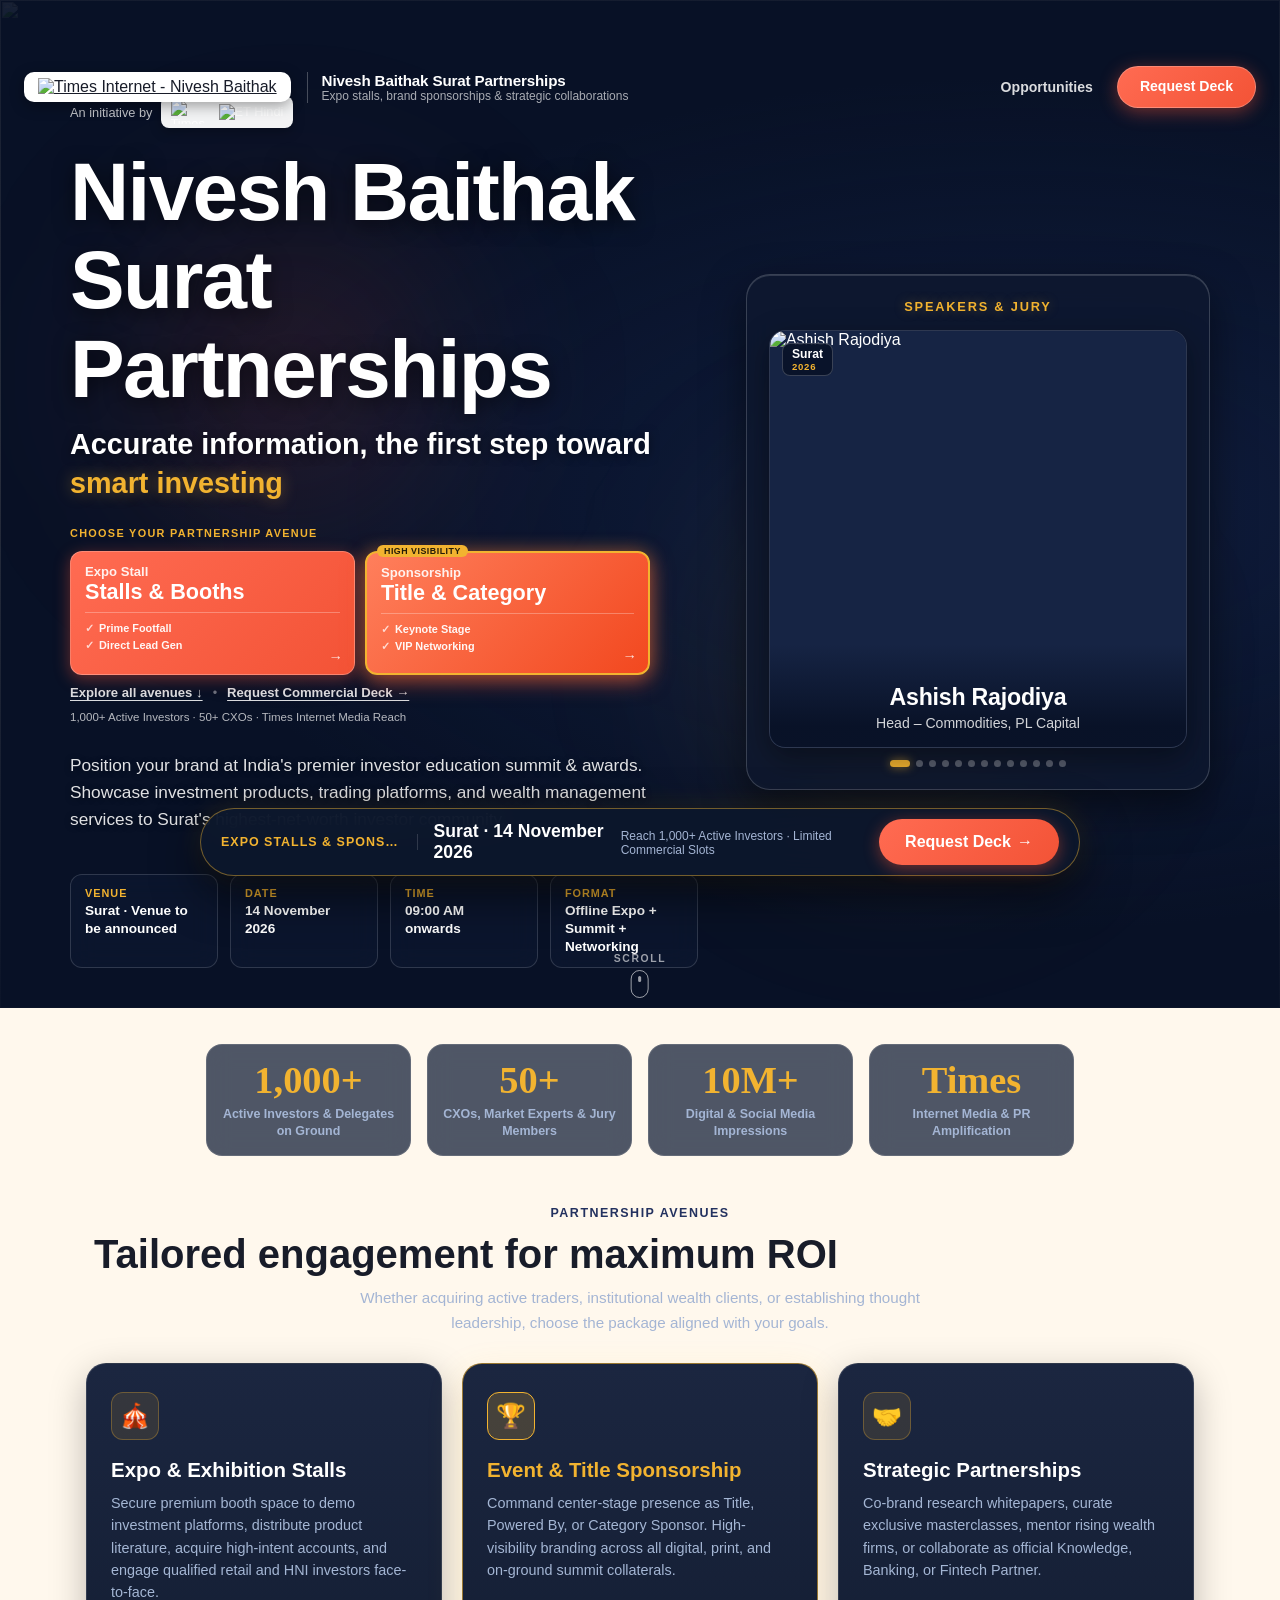
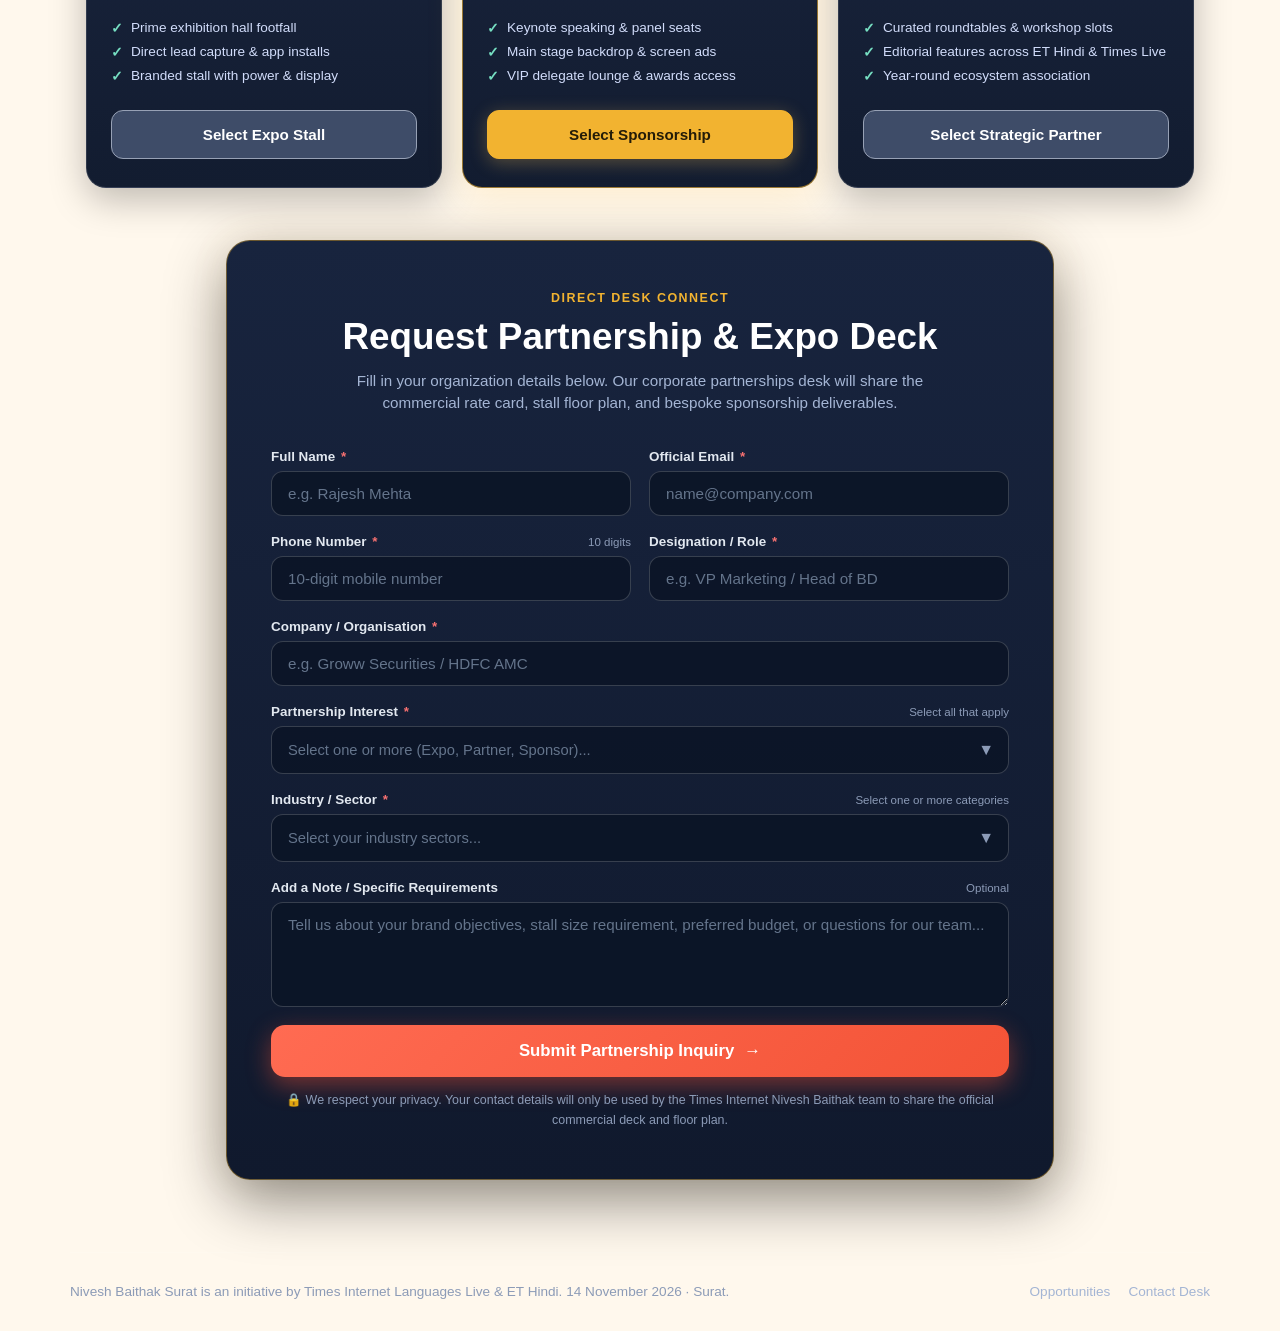
==== commit a8ef2b99: "feat: align partner hero UI with awards page, remove navbar cross-links, add responsive sticky foote" ====
--- a/partners/index.html
+++ b/partners/index.html
@@ -4,15 +4,15 @@
 <head>
   <meta charset="utf-8">
   <meta name="viewport" content="width=device-width, initial-scale=1, viewport-fit=cover">
-  <meta name="theme-color" content="#070e1f">
+  <meta name="theme-color" content="#081126">
   <meta name="description"
     content="Partner with Nivesh Baithak Surat 2026. Expo stalls, event sponsorships, and brand partnerships with India's premier investor summit. Connect with 1,000+ HNIs and investors.">
-  <title>Partner, Sponsor & Expo Stalls | Nivesh Baithak Surat 2026</title>
+  <title>Partnerships, Sponsors &amp; Expo Stalls | Nivesh Baithak Surat 2026</title>
 
   <meta property="og:type" content="website">
-  <meta property="og:title" content="Partner & Sponsor — Nivesh Baithak Surat 2026">
+  <meta property="og:title" content="Partner &amp; Sponsor — Nivesh Baithak Surat 2026">
   <meta property="og:description"
-    content="Expo stalls, brand partnerships & sponsorships at Gujarat's largest investor education summit & awards. 14 November 2026, Surat.">
+    content="Expo stalls, brand partnerships &amp; sponsorships at Gujarat's largest investor education summit &amp; awards. 14 November 2026, Surat.">
   <meta property="og:image" content="https://static.langimg.com/photo/132278264.cms">
   <meta name="twitter:card" content="summary_large_image">
 
@@ -28,40 +28,135 @@
   </script>
 </head>
 
-<body class="partners-body">
-
-  <!-- ── Top Header ── -->
-  <header class="partner-header">
-    <div class="partner-logo-group">
-      <a href="../" class="header-logo-link" aria-label="Nivesh Baithak Surat Homepage">
-        <img src="https://static.langimg.com/photo/132278251.cms" alt="Times Internet - Nivesh Baithak" width="170" height="48" class="header-logo">
+<body>
+  <a class="skip-link" href="#partner-form-section">Skip to partnership form</a>
+
+  <!-- ── Top Header (Exact site-header UI with no cross-linking CTA) ── -->
+  <header class="site-header">
+    <div class="header-left">
+      <a href="./" class="header-logo-link" aria-label="Nivesh Baithak Surat Partnerships">
+        <img src="https://static.langimg.com/photo/132278251.cms" alt="Times Internet - Nivesh Baithak" width="180" height="52" class="header-logo">
       </a>
-      <div class="initiative-badges" style="margin-left: 8px;">
-        <img src="https://static.langimg.com/photo/132278250.cms" alt="Times Internet Languages Live" width="115" height="40">
-        <img src="https://static.langimg.com/photo/133675594.cms" alt="ET Hindi" width="105" height="26">
+      <div class="header-subbrand">
+        <span class="header-title">Nivesh Baithak Surat Partnerships</span>
+        <span class="header-tagline">Expo stalls, brand sponsorships &amp; strategic collaborations</span>
       </div>
     </div>
-    <div class="partner-header-actions">
-      <a href="../" class="partner-home-link">
-        <span aria-hidden="true">&larr;</span> Back to Awards
+    <nav class="header-nav" aria-label="Quick Links">
+      <a href="#avenues" class="nav-link">Opportunities</a>
+      <a href="#partner-form-section" class="button button-accent header-register-btn">Request Deck</a>
+    </nav>
+  </header>
+
+  <main id="main">
+    <!-- ── Hero Section (Exact UI & Structure as Awards Page) ── -->
+    <section class="hero" aria-labelledby="hero-title">
+      <img class="hero-image" src="https://static.langimg.com/photo/132278264.cms" alt="" width="1024" height="1024" fetchpriority="high">
+      <div class="hero-glow hero-glow-1"></div>
+      <div class="hero-glow hero-glow-2"></div>
+      <div class="container hero-inner">
+        <div class="hero-content">
+          <div class="hero-top-row">
+            <div class="initiative-line">
+              <span>An initiative by</span>
+              <div class="initiative-badges">
+                <img src="https://static.langimg.com/photo/132278250.cms" alt="Times Internet Languages Live" width="135" height="81">
+                <img src="https://static.langimg.com/photo/133675594.cms" alt="ET Hindi" width="127" height="33">
+              </div>
+            </div>
+          </div>
+
+          <h1 id="hero-title">Nivesh Baithak Surat <span class="hero-title-accent">Partnerships</span></h1>
+          <p class="hero-tagline">Accurate information, the first step toward <span>smart investing</span></p>
+
+          <!-- ── Quick plan pills: exactly like awards page ── -->
+          <div class="hero-picker" role="group" aria-label="Choose a partnership avenue">
+            <p class="hero-picker-label">Choose your partnership avenue</p>
+            <div class="pick-row pick-row--two">
+              <button class="pick-chip" type="button" data-type-select="expo">
+                <span class="pick-head">
+                  <span class="pick-name">Expo Stall</span>
+                  <span class="pick-price">Stalls &amp; Booths</span>
+                </span>
+                <span class="pick-perks">
+                  <span class="pick-perk">Prime Footfall</span>
+                  <span class="pick-perk">Direct Lead Gen</span>
+                </span>
+              </button>
+              <button class="pick-chip pick-chip--featured" type="button" data-type-select="sponsor">
+                <span class="pick-flag">High Visibility</span>
+                <span class="pick-head">
+                  <span class="pick-name">Sponsorship</span>
+                  <span class="pick-price">Title &amp; Category</span>
+                </span>
+                <span class="pick-perks">
+                  <span class="pick-perk">Keynote Stage</span>
+                  <span class="pick-perk">VIP Networking</span>
+                </span>
+              </button>
+            </div>
+            <div class="hero-picker-links">
+              <a class="hero-compare" href="#avenues">Explore all avenues &darr;</a>
+              <span class="hero-picker-sep">&bull;</span>
+              <a class="hero-partner-link" href="#partner-form-section">Request Commercial Deck &rarr;</a>
+            </div>
+            <p class="hero-reassure">1,000+ Active Investors &middot; 50+ CXOs &middot; Times Internet Media Reach</p>
+          </div>
+
+          <p class="hero-description">Position your brand at India's premier investor education summit &amp; awards. Showcase investment products, trading platforms, and wealth management services to Surat's highest-net-worth investor community.</p>
+
+          <dl class="event-facts">
+            <div class="fact-card">
+              <dt>Venue</dt>
+              <dd>Surat · Venue to be announced</dd>
+            </div>
+            <div class="fact-card">
+              <dt>Date</dt>
+              <dd><time datetime="2026-11-14T09:00:00+05:30">14 November 2026</time></dd>
+            </div>
+            <div class="fact-card">
+              <dt>Time</dt>
+              <dd>09:00 AM onwards</dd>
+            </div>
+            <div class="fact-card">
+              <dt>Format</dt>
+              <dd>Offline Expo + Summit + Networking</dd>
+            </div>
+          </dl>
+        </div>
+
+        <!-- ── Speaker Showcase Aside (Exact UI as Awards Page) ── -->
+        <aside class="hero-showcase" aria-labelledby="showcase-heading">
+          <div class="showcase-frame">
+            <p class="showcase-kicker" id="showcase-heading">Speakers &amp; Jury</p>
+            <div class="showcase-card" id="hero-speaker-card">
+              <div class="showcase-photo-wrap">
+                <img id="showcase-img" src="https://static.langimg.com/photo/134938385.cms" alt="Ashish Rajodiya" width="420" height="420" fetchpriority="low" decoding="async">
+                <div class="showcase-badge-brand">
+                  <span class="showcase-brand-hi">Surat</span>
+                  <span class="showcase-brand-sub">2026</span>
+                </div>
+                <div class="showcase-overlay">
+                  <h3 id="showcase-name">Ashish Rajodiya</h3>
+                  <p id="showcase-role">Head – Commodities, PL Capital</p>
+                </div>
+              </div>
+            </div>
+            <div class="showcase-dots" id="showcase-dots" aria-label="Speaker Navigation"></div>
+          </div>
+        </aside>
+      </div>
+
+      <a href="#avenues" class="scroll-indicator" aria-label="Scroll down to partnership opportunities">
+        <span>SCROLL</span>
+        <div class="mouse-icon">
+          <div class="wheel"></div>
+        </div>
       </a>
-    </div>
-  </header>
-
-  <main>
-    <!-- ── Hero Section ── -->
-    <section class="partner-hero">
-      <div class="partner-hero-content">
-        <div class="partner-kicker-badge">
-          <span>Surat · 14 November 2026 · Expo &amp; Sponsorships</span>
-        </div>
-        <h1>Partner With India’s Premier <span>Investor Summit &amp; Awards</span></h1>
-        <p class="partner-hero-lead">
-          Connect directly with 1,000+ active investors, high-net-worth individuals, wealth managers, and corporate leaders in Gujarat’s thriving wealth hub. Position your brand where smart capital gathers.
-        </p>
-      </div>
-
-      <!-- ── Key Metrics Strip ── -->
+    </section>
+
+    <!-- ── Key Metrics Strip ── -->
+    <section class="container" style="margin-top: 36px; margin-bottom: 24px;">
       <div class="partner-metrics-grid">
         <div class="metric-pill">
           <div class="metric-value">1,000+</div>
@@ -73,7 +168,7 @@
         </div>
         <div class="metric-pill">
           <div class="metric-value">10M+</div>
-          <div class="metric-label">Digital &amp; Social Media Reach</div>
+          <div class="metric-label">Digital &amp; Social Media Impressions</div>
         </div>
         <div class="metric-pill">
           <div class="metric-value">Times</div>
@@ -83,7 +178,15 @@
     </section>
 
     <!-- ── Partnership Avenues Cards ── -->
-    <section class="avenues-section" aria-label="Partnership Avenues">
+    <section class="avenues-section" id="avenues" aria-label="Partnership Avenues">
+      <div class="section-heading" style="text-align: center; margin-bottom: 28px;">
+        <p class="section-kicker">Partnership Avenues</p>
+        <h2>Tailored engagement for maximum ROI</h2>
+        <p style="color: #a4b5d4; max-width: 620px; margin: 8px auto 0; font-size: 0.95rem;">
+          Whether acquiring active traders, institutional wealth clients, or establishing thought leadership, choose the package aligned with your goals.
+        </p>
+      </div>
+
       <div class="avenues-grid">
         <article class="avenue-card">
           <div class="avenue-icon">🎪</div>
@@ -96,11 +199,12 @@
             <li><span>✓</span> Direct lead capture &amp; app installs</li>
             <li><span>✓</span> Branded stall with power &amp; display</li>
           </ul>
+          <button type="button" class="button tier-cta tier-cta--base" data-type-select="expo" style="margin-top: auto;">Select Expo Stall</button>
         </article>
 
-        <article class="avenue-card" style="border-color: rgba(242, 179, 48, 0.5);">
-          <div class="avenue-icon">🏆</div>
-          <h3>Event &amp; Title Sponsorship</h3>
+        <article class="avenue-card" style="border-color: rgba(242, 179, 48, 0.6); box-shadow: 0 12px 36px rgba(242, 179, 48, 0.15);">
+          <div class="avenue-icon" style="background: rgba(242, 179, 48, 0.2); border-color: var(--gold);">🏆</div>
+          <h3 style="color: var(--gold);">Event &amp; Title Sponsorship</h3>
           <p>
             Command center-stage presence as Title, Powered By, or Category Sponsor. High-visibility branding across all digital, print, and on-ground summit collaterals.
           </p>
@@ -109,6 +213,7 @@
             <li><span>✓</span> Main stage backdrop &amp; screen ads</li>
             <li><span>✓</span> VIP delegate lounge &amp; awards access</li>
           </ul>
+          <button type="button" class="button tier-cta tier-cta--featured" data-type-select="sponsor" style="margin-top: auto;">Select Sponsorship</button>
         </article>
 
         <article class="avenue-card">
@@ -122,16 +227,18 @@
             <li><span>✓</span> Editorial features across ET Hindi &amp; Times Live</li>
             <li><span>✓</span> Year-round ecosystem association</li>
           </ul>
+          <button type="button" class="button tier-cta tier-cta--base" data-type-select="partner" style="margin-top: auto;">Select Strategic Partner</button>
         </article>
       </div>
     </section>
 
-    <!-- ── Lead Generation Form Card ── -->
+    <!-- ── Main Lead Generation Form Section ── -->
     <section class="partner-form-section" id="partner-form-section">
       <div class="lead-form-card">
         
         <div id="lead-form-content">
           <div class="form-header">
+            <p class="section-kicker" style="color: var(--gold); font-size: 0.78rem; font-weight: 800; letter-spacing: 0.12em; text-transform: uppercase; margin-bottom: 8px;">Direct Desk Connect</p>
             <h2>Request Partnership &amp; Expo Deck</h2>
             <p>
               Fill in your organization details below. Our corporate partnerships desk will share the commercial rate card, stall floor plan, and bespoke sponsorship deliverables.
@@ -267,7 +374,7 @@
             <div style="margin-top: 6px; font-size: 0.82rem; color: #a4b5d4;">A confirmation has been logged for your organisation.</div>
           </div>
           <div class="success-actions">
-            <a href="../" class="button button-accent" style="padding: 12px 24px; font-weight: 700;">Explore Awards &amp; Nominations</a>
+            <a href="#avenues" class="button button-accent" style="padding: 12px 24px; font-weight: 700;">Review Avenues</a>
             <a href="mailto:niveshbaithak@timesinternet.in" class="button hero-partner-btn" style="padding: 12px 24px;">Direct Email Partnerships</a>
           </div>
         </div>
@@ -283,12 +390,25 @@
         Nivesh Baithak Surat is an initiative by Times Internet Languages Live &amp; ET Hindi. 14 November 2026 · Surat.
       </p>
       <div style="display: flex; gap: 18px; font-size: 0.85rem;">
-        <a href="../" style="color: #a4b5d4; text-decoration: none;">Awards Home</a>
-        <a href="../#buy" style="color: #a4b5d4; text-decoration: none;">Nomination Plans</a>
+        <a href="#avenues" style="color: #a4b5d4; text-decoration: none;">Opportunities</a>
+        <a href="#partner-form-section" style="color: #a4b5d4; text-decoration: none;">Contact Desk</a>
       </div>
     </div>
   </footer>
 
+  <!-- ── Responsive Sticky Footer CTA (Mobile-First UI) ── -->
+  <div class="sticky-cta partner-sticky-cta" id="partner-sticky-cta">
+    <div class="sticky-info">
+      <span class="sticky-pass">Expo Stalls &amp; Sponsorships</span>
+      <span class="sticky-price">Surat · 14 November 2026</span>
+      <span class="sticky-desc">Reach 1,000+ Active Investors &middot; Limited Commercial Slots</span>
+    </div>
+    <a href="#partner-form-section" class="sticky-button" id="partner-sticky-btn">
+      <span>Request Deck</span>
+      <span aria-hidden="true">&rarr;</span>
+    </a>
+  </div>
+
   <script src="../partners.js"></script>
 </body>
 
--- a/styles.css
+++ b/styles.css
@@ -1295,20 +1295,24 @@
 }
 
 /* ── Sticky mobile CTA ── */
+/* ── Responsive Sticky Footer CTA (Mobile-First UI) ── */
 .sticky-cta {
-  display: flex;
+  display: flex !important;
   position: fixed;
   bottom: 0;
   left: 0;
   right: 0;
   align-items: center;
   justify-content: space-between;
-  gap: 10px;
-  padding: 8px 12px calc(8px + env(safe-area-inset-bottom));
-  background: var(--paper);
-  border-top: 1px solid #d7d3c8;
-  box-shadow: 0 -4px 18px rgba(8, 17, 38, 0.12);
-  z-index: 40;
+  gap: 12px;
+  padding: 10px 16px calc(10px + env(safe-area-inset-bottom));
+  background: rgba(12, 21, 40, 0.94);
+  border-top: 1px solid rgba(242, 179, 48, 0.35);
+  box-shadow: 0 -8px 32px rgba(0, 0, 0, 0.5), 0 0 20px rgba(242, 179, 48, 0.08);
+  backdrop-filter: blur(16px);
+  -webkit-backdrop-filter: blur(16px);
+  z-index: 90;
+  transition: transform 0.3s cubic-bezier(0.16, 1, 0.3, 1), opacity 0.3s ease, visibility 0.3s;
 }
 
 .sticky-info {
@@ -1319,9 +1323,11 @@
 }
 
 .sticky-pass {
-  font-size: 0.7rem;
-  font-weight: 700;
-  color: var(--muted);
+  font-size: 0.72rem;
+  font-weight: 800;
+  letter-spacing: 0.08em;
+  text-transform: uppercase;
+  color: var(--gold);
   line-height: 1.3;
   overflow: hidden;
   text-overflow: ellipsis;
@@ -1329,25 +1335,114 @@
 }
 
 .sticky-price {
-  font-size: 1rem;
+  font-size: 1.05rem;
   font-weight: 800;
-  color: var(--ink);
+  color: #ffffff;
   line-height: 1.2;
   font-feature-settings: "tnum";
 }
 
-/* Fixed width: the label never changes, so live price updates in .sticky-info
-   cannot resize the button and shift the bar. */
+.sticky-desc {
+  display: none;
+  font-size: 0.75rem;
+  color: #a4b5d4;
+  margin-top: 2px;
+  line-height: 1.2;
+}
+
 .sticky-button {
   flex: 0 0 auto;
-  width: 160px;
-  min-height: 46px;
-  padding-inline: 14px;
-  font-size: 0.92rem;
+  min-height: 44px;
+  padding: 10px 22px;
+  font-size: 0.94rem;
+  font-weight: 800;
+  border-radius: 12px;
+  background: linear-gradient(135deg, #ff6b52, #f35336);
+  color: #ffffff;
+  border: none;
+  box-shadow: 0 4px 16px rgba(243, 83, 54, 0.45);
+  cursor: pointer;
+  white-space: nowrap;
+  display: inline-flex;
+  align-items: center;
+  justify-content: center;
+  gap: 6px;
+  transition: transform 0.15s ease, filter 0.15s ease, box-shadow 0.15s ease;
+  text-decoration: none;
+}
+
+.sticky-button:hover {
+  filter: brightness(1.1);
+  transform: translateY(-1px);
+  box-shadow: 0 6px 20px rgba(243, 83, 54, 0.55);
+}
+
+.sticky-button:active {
+  transform: translateY(0);
+}
+
+/* Tablet screen size (600px - 991px) */
+@media (min-width: 600px) {
+  .sticky-cta {
+    padding: 12px 24px calc(12px + env(safe-area-inset-bottom));
+  }
+  .sticky-pass {
+    font-size: 0.76rem;
+  }
+  .sticky-price {
+    font-size: 1.15rem;
+  }
+  .sticky-desc {
+    display: block;
+  }
+  .sticky-button {
+    min-height: 46px;
+    padding: 11px 26px;
+    font-size: 0.98rem;
+  }
+}
+
+/* Desktop screen size (>= 992px) floating dock */
+@media (min-width: 992px) {
+  .sticky-cta {
+    bottom: 24px !important;
+    left: 50% !important;
+    right: auto !important;
+    transform: translateX(-50%);
+    width: min(880px, calc(100% - 48px));
+    border-radius: 999px;
+    padding: 12px 30px;
+    border: 1px solid rgba(242, 179, 48, 0.45);
+    background: rgba(13, 23, 44, 0.92);
+    box-shadow: 0 16px 48px rgba(0, 0, 0, 0.65), 0 0 28px rgba(242, 179, 48, 0.12);
+  }
+  .sticky-info {
+    flex-direction: row;
+    align-items: center;
+    gap: 16px;
+  }
+  .sticky-pass {
+    font-size: 0.78rem;
+    padding-right: 14px;
+    border-right: 1px solid rgba(255, 255, 255, 0.15);
+  }
+  .sticky-price {
+    font-size: 1.12rem;
+  }
+  .sticky-desc {
+    display: block;
+  }
+  .sticky-button {
+    border-radius: 999px;
+    padding: 12px 30px;
+    font-size: 1rem;
+  }
 }
 
 .modal-open .sticky-cta {
-  visibility: hidden;
+  visibility: hidden !important;
+  opacity: 0 !important;
+  pointer-events: none !important;
 }
 
 .load-status {
@@ -2195,10 +2290,6 @@
   .tier-benefits li {
     font-size: 0.95rem;
   }
-  /* desktop keeps the header + hero CTAs, so the bottom bar is dropped */
-  .sticky-cta {
-    display: none;
-  }
   .footer {
     padding-block: 24px;
     padding-bottom: 24px;
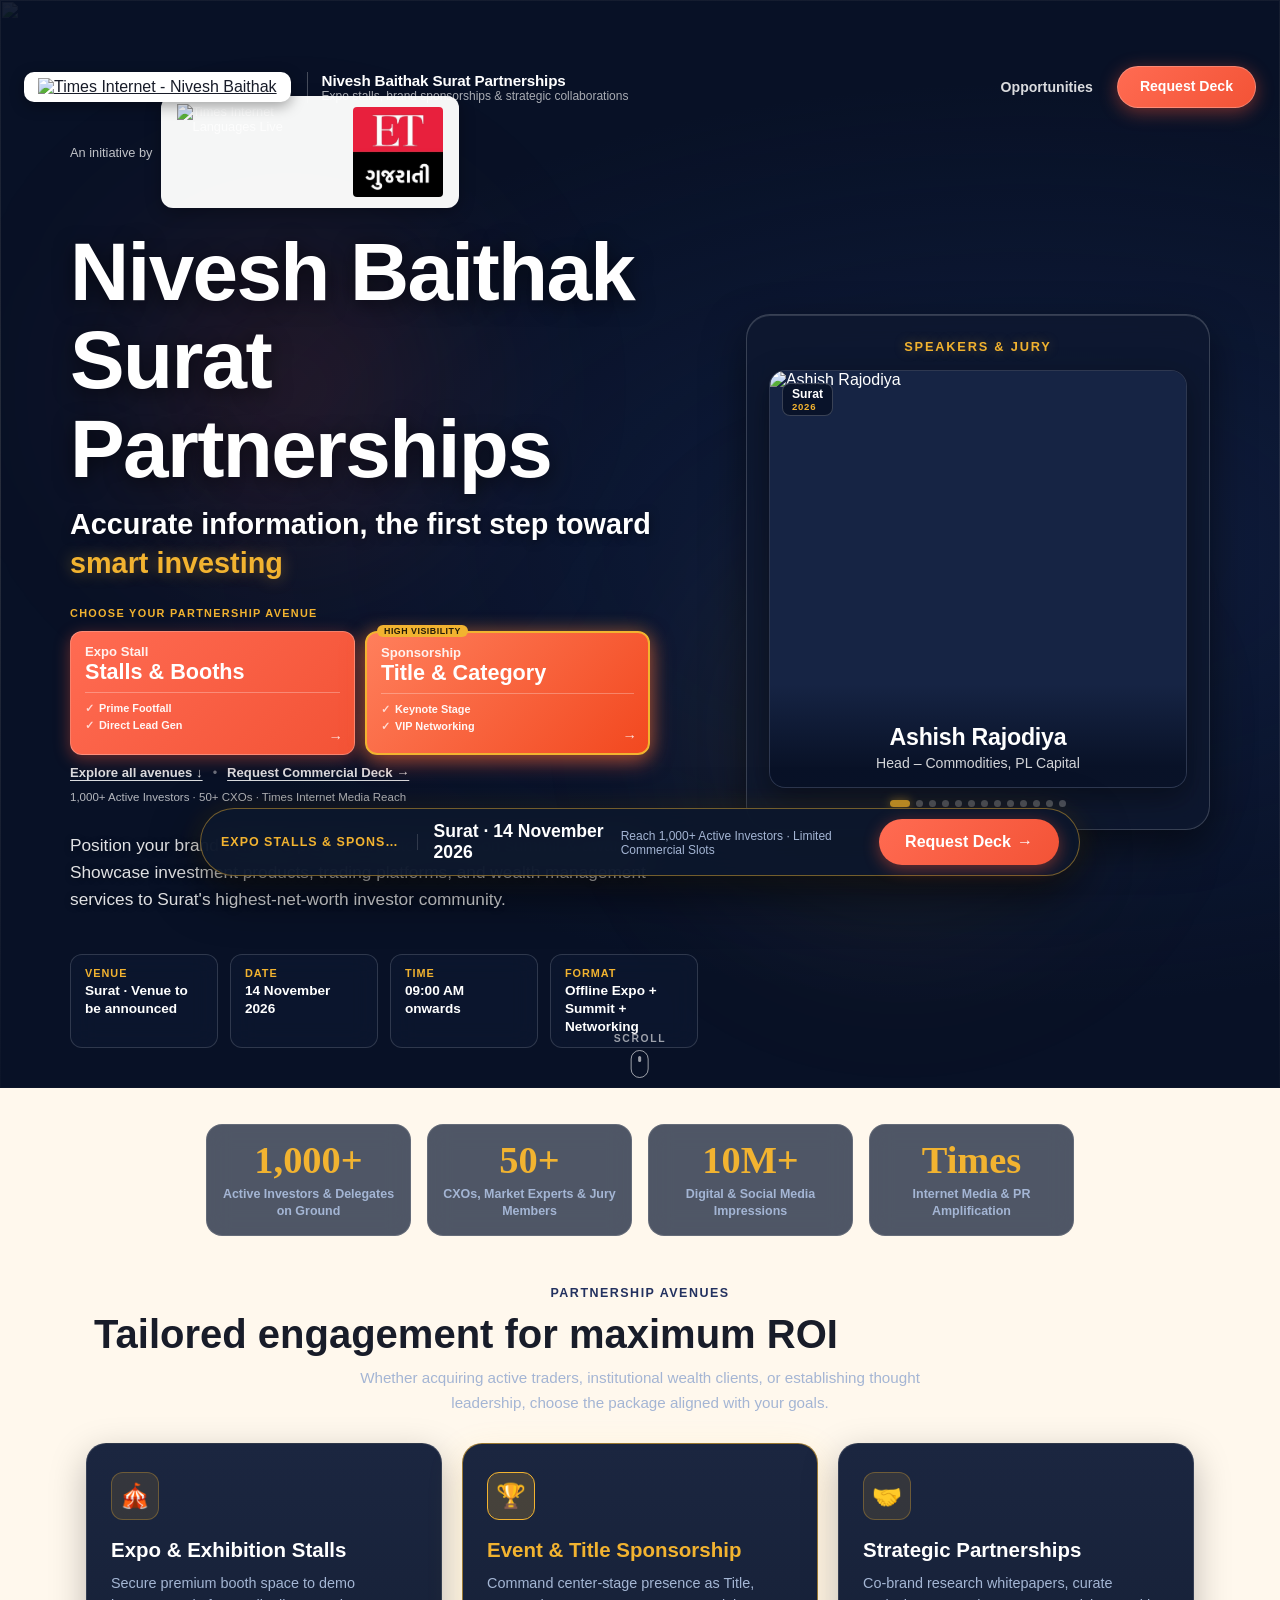
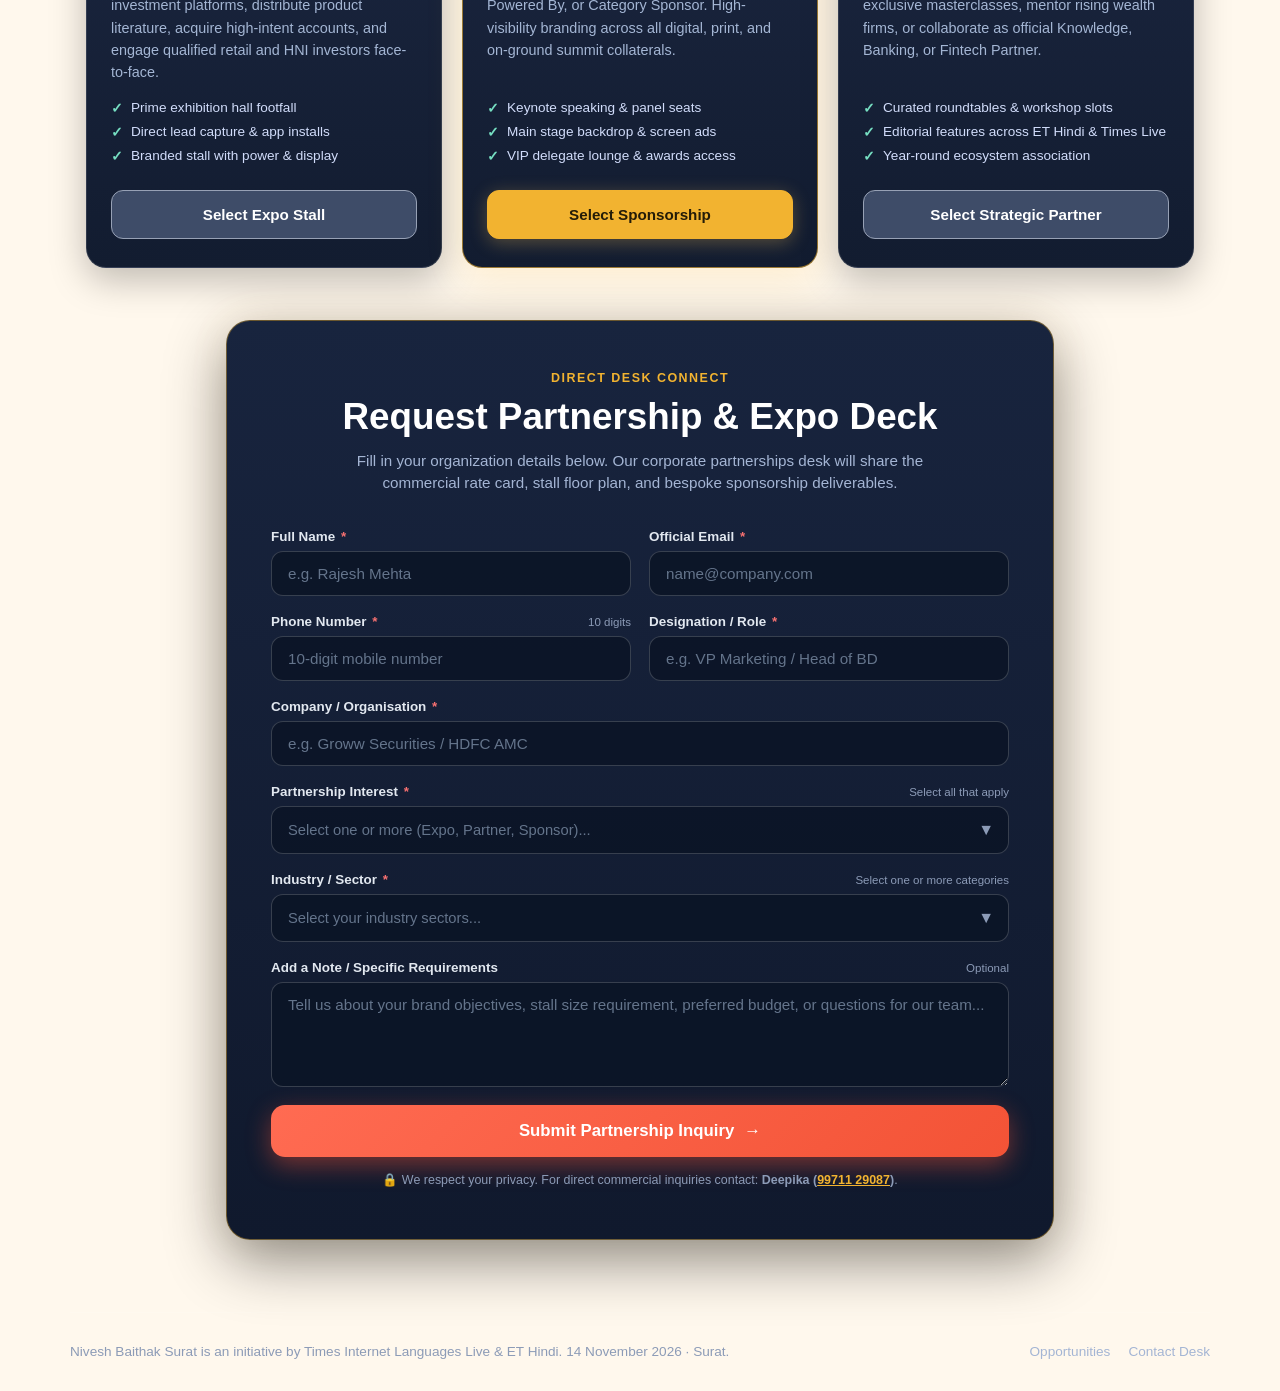
==== commit c02d99cd: "feat: replace ET Hindi with ET Gujarati logo (4x size), add Pay Now and Pay Later buttons with Zamee" ====
--- a/partners/index.html
+++ b/partners/index.html
@@ -61,7 +61,7 @@
               <span>An initiative by</span>
               <div class="initiative-badges">
                 <img src="https://static.langimg.com/photo/132278250.cms" alt="Times Internet Languages Live" width="135" height="81">
-                <img src="https://static.langimg.com/photo/133675594.cms" alt="ET Hindi" width="127" height="33">
+                <img src="../etgujaratilogo.jpeg" alt="ET Gujarati" width="447" height="447">
               </div>
             </div>
           </div>
@@ -357,7 +357,7 @@
             </button>
 
             <p class="form-privacy-note">
-              🔒 We respect your privacy. Your contact details will only be used by the Times Internet Nivesh Baithak team to share the official commercial deck and floor plan.
+              🔒 We respect your privacy. For direct commercial inquiries contact: <strong>Deepika (<a href="tel:+919971129087" style="color: var(--gold); text-decoration: underline;">99711 29087</a>)</strong>.
             </p>
           </form>
         </div>
@@ -371,11 +371,13 @@
           </p>
           <div class="success-inquiry-box">
             <div>Reference Inquiry Code: <strong id="success-ref-code">NB-SURAT-2026</strong></div>
-            <div style="margin-top: 6px; font-size: 0.82rem; color: #a4b5d4;">A confirmation has been logged for your organisation.</div>
+            <div style="margin-top: 8px; font-size: 0.92rem; color: #ffffff;">
+              In case of any queries contact: <strong style="color: var(--gold);"><a href="tel:+919971129087" style="color: inherit; text-decoration: underline;">Deepika (99711 29087)</a></strong>
+            </div>
           </div>
           <div class="success-actions">
-            <a href="#avenues" class="button button-accent" style="padding: 12px 24px; font-weight: 700;">Review Avenues</a>
-            <a href="mailto:niveshbaithak@timesinternet.in" class="button hero-partner-btn" style="padding: 12px 24px;">Direct Email Partnerships</a>
+            <a href="tel:+919971129087" class="button button-accent" style="padding: 12px 24px; font-weight: 700;">Call Deepika (99711 29087)</a>
+            <a href="#avenues" class="button hero-partner-btn" style="padding: 12px 24px;">Review Avenues</a>
           </div>
         </div>
 
--- a/styles.css
+++ b/styles.css
@@ -526,21 +526,47 @@
 .initiative-badges {
   display: inline-flex;
   align-items: center;
-  gap: 8px;
-  background: rgba(255, 255, 255, 0.95);
-  padding: 4px 10px;
-  border-radius: 8px;
-  box-shadow: 0 4px 12px rgba(0, 0, 0, 0.25);
+  gap: 16px;
+  background: rgba(255, 255, 255, 0.96);
+  padding: 8px 16px;
+  border-radius: 12px;
+  box-shadow: 0 4px 16px rgba(0, 0, 0, 0.3);
 }
 
 .initiative-badges img {
   object-fit: contain;
-  max-height: 20px;
+  max-height: 80px;
   width: auto;
 }
 
 .initiative-badges img:last-child {
-  max-height: 17px;
+  max-height: 75px;
+  border-radius: 4px;
+}
+
+/* ── Split submit buttons for Pay Now / Pay Later ── */
+.form-submit-split {
+  display: flex;
+  gap: 12px;
+  margin-top: 16px;
+  width: 100%;
+}
+
+.form-submit-split .button {
+  flex: 1 1 50%;
+  padding: 13px 18px;
+  font-size: 0.98rem;
+  font-weight: 700;
+  text-align: center;
+  justify-content: center;
+  border-radius: 10px;
+}
+
+@media (max-width: 480px) {
+  .form-submit-split {
+    flex-direction: column;
+    gap: 10px;
+  }
 }
 
 .hero h1 {
@@ -2042,7 +2068,10 @@
     font-size: 0.8rem;
   }
   .initiative-badges img {
-    max-height: 24px;
+    max-height: 96px;
+  }
+  .initiative-badges img:last-child {
+    max-height: 90px;
   }
   .hero h1 {
     font-size: clamp(3.4rem, 9vw, 4.6rem);
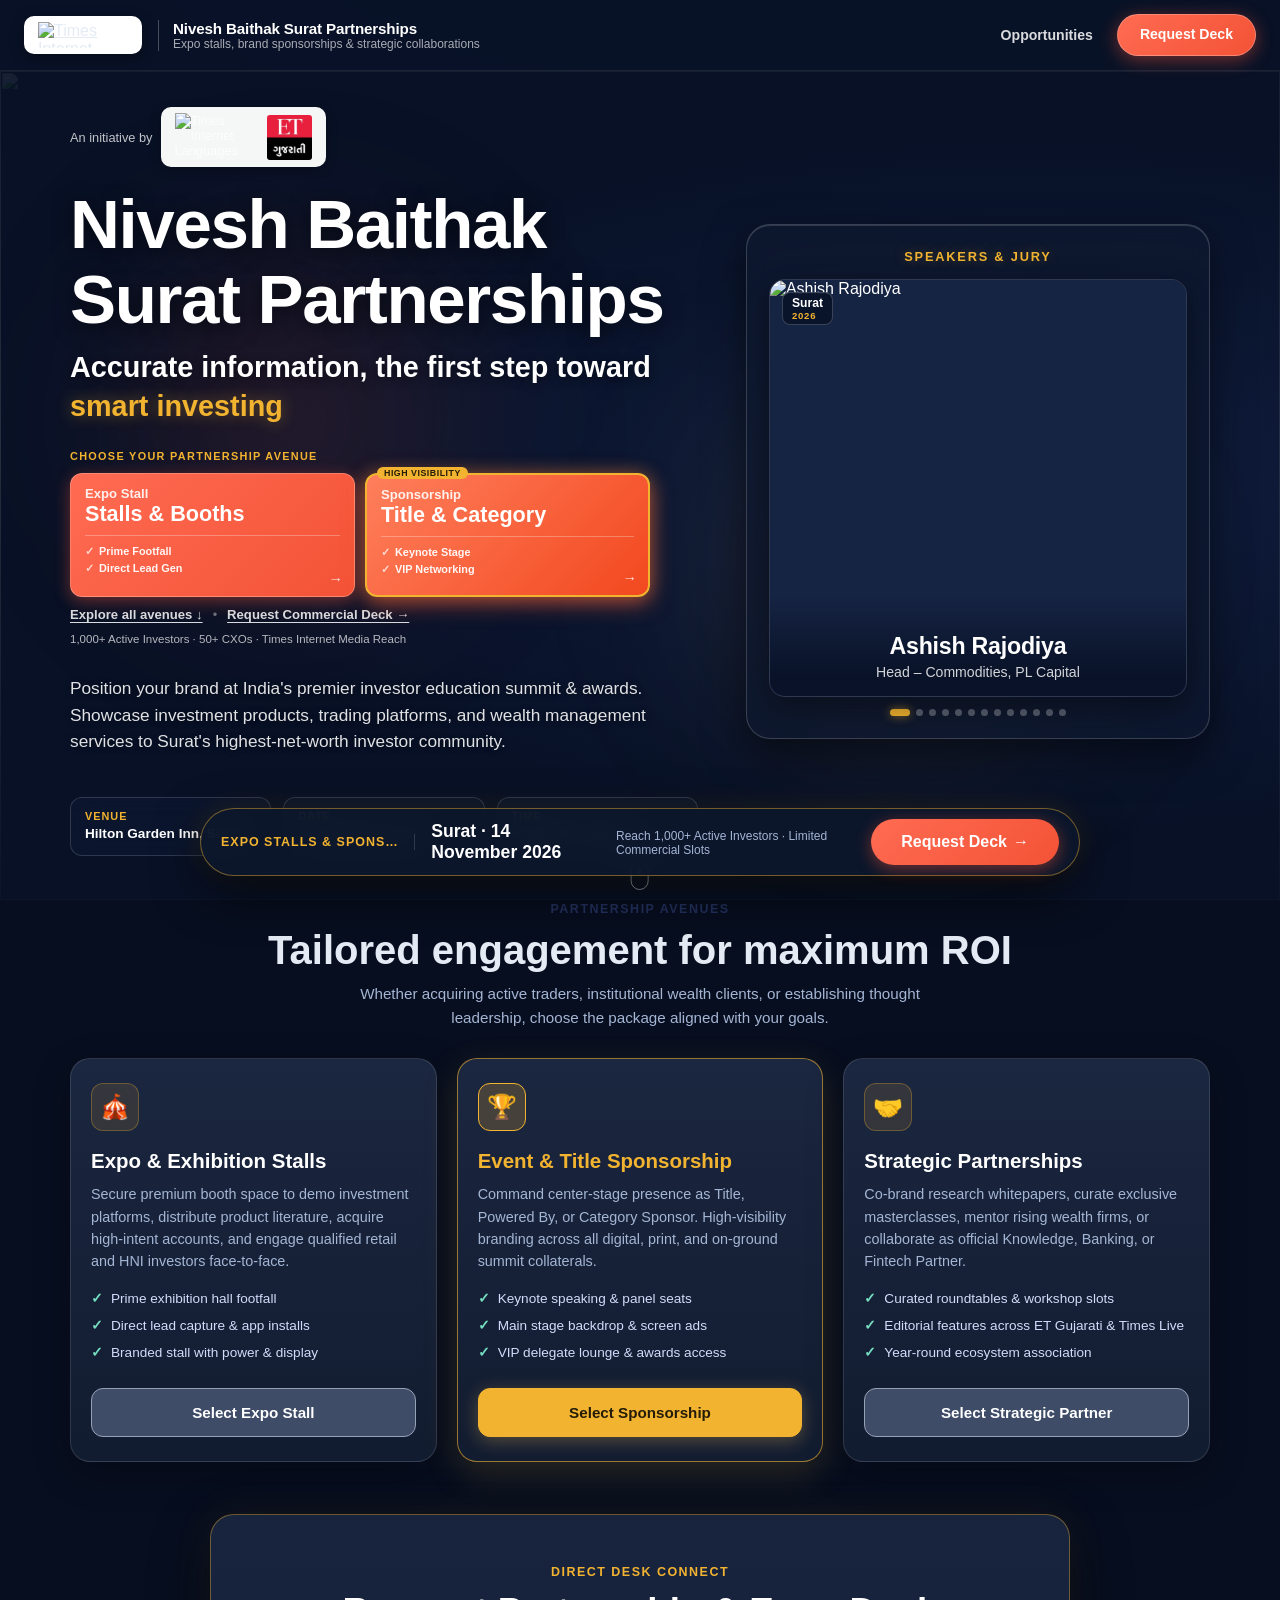
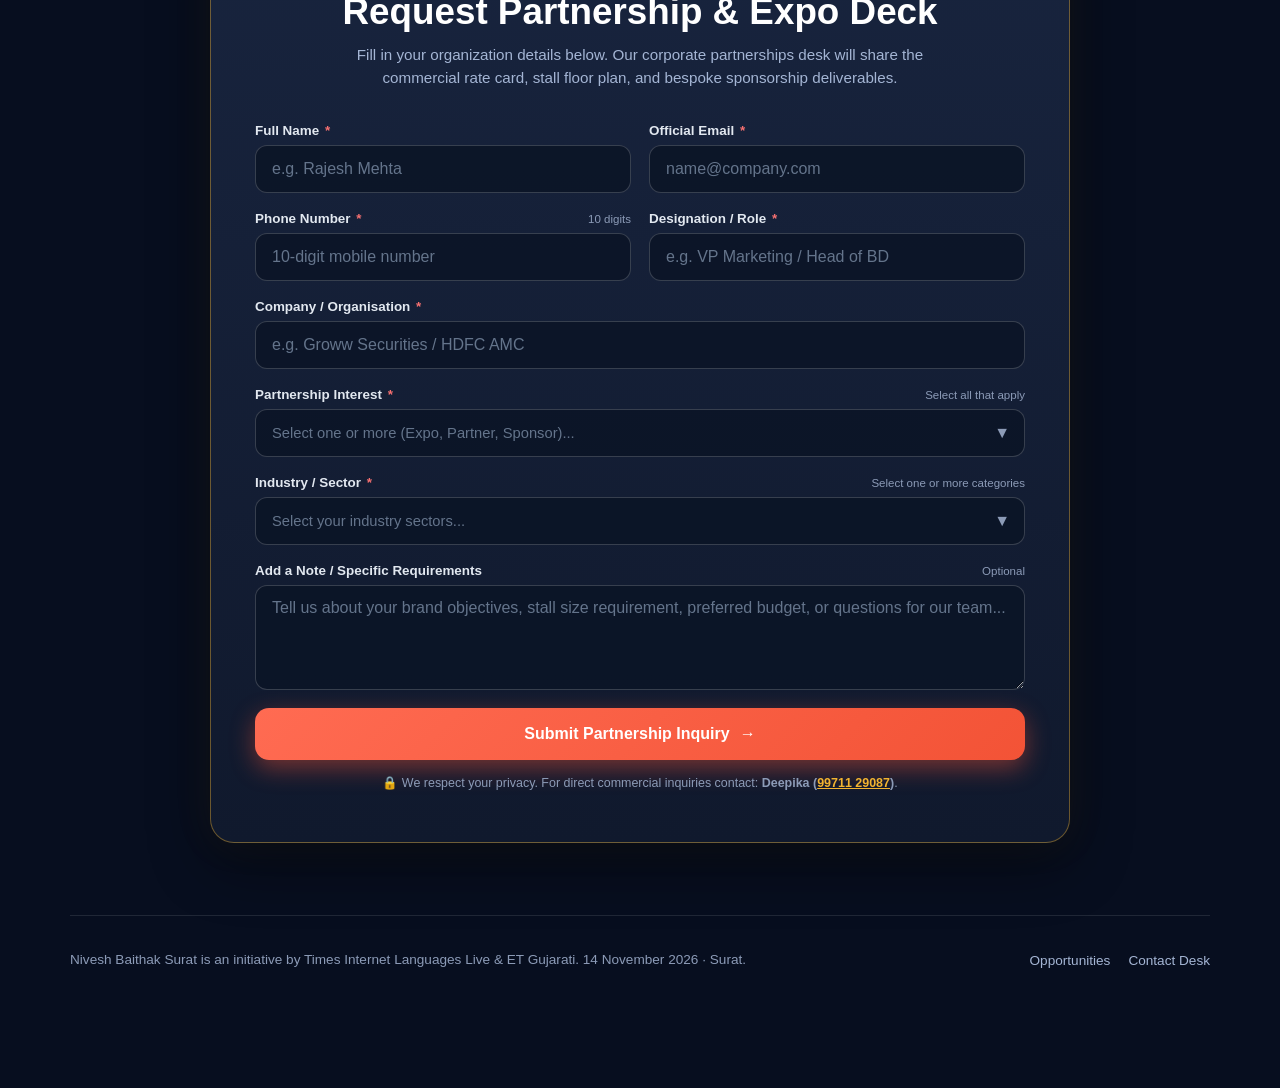
==== commit 9ba24797: "feat: add award categories section, View Categories CTAs and segment multi-select; fix responsive la" ====
--- a/partners/index.html
+++ b/partners/index.html
@@ -16,6 +16,7 @@
   <meta property="og:image" content="https://static.langimg.com/photo/132278264.cms">
   <meta name="twitter:card" content="summary_large_image">
 
+  <link rel="icon" href="data:image/svg+xml,%3Csvg xmlns=%27http://www.w3.org/2000/svg%27 viewBox=%270 0 100 100%27%3E%3Ctext y=%27.9em%27 font-size=%2790%27%3E%F0%9F%8F%86%3C/text%3E%3C/svg%3E">
   <link rel="preconnect" href="https://static.langimg.com">
   <link rel="stylesheet" href="../styles.css">
   <link rel="stylesheet" href="../partners.css">
@@ -28,7 +29,7 @@
   </script>
 </head>
 
-<body>
+<body class="partners-body">
   <a class="skip-link" href="#partner-form-section">Skip to partnership form</a>
 
   <!-- ── Top Header (Exact site-header UI with no cross-linking CTA) ── -->
@@ -108,7 +109,7 @@
           <dl class="event-facts">
             <div class="fact-card">
               <dt>Venue</dt>
-              <dd>Surat · Venue to be announced</dd>
+              <dd>Hilton Garden Inn, Surat</dd>
             </div>
             <div class="fact-card">
               <dt>Date</dt>
@@ -117,10 +118,6 @@
             <div class="fact-card">
               <dt>Time</dt>
               <dd>09:00 AM onwards</dd>
-            </div>
-            <div class="fact-card">
-              <dt>Format</dt>
-              <dd>Offline Expo + Summit + Networking</dd>
             </div>
           </dl>
         </div>
@@ -155,34 +152,13 @@
       </a>
     </section>
 
-    <!-- ── Key Metrics Strip ── -->
-    <section class="container" style="margin-top: 36px; margin-bottom: 24px;">
-      <div class="partner-metrics-grid">
-        <div class="metric-pill">
-          <div class="metric-value">1,000+</div>
-          <div class="metric-label">Active Investors &amp; Delegates on Ground</div>
-        </div>
-        <div class="metric-pill">
-          <div class="metric-value">50+</div>
-          <div class="metric-label">CXOs, Market Experts &amp; Jury Members</div>
-        </div>
-        <div class="metric-pill">
-          <div class="metric-value">10M+</div>
-          <div class="metric-label">Digital &amp; Social Media Impressions</div>
-        </div>
-        <div class="metric-pill">
-          <div class="metric-value">Times</div>
-          <div class="metric-label">Internet Media &amp; PR Amplification</div>
-        </div>
-      </div>
-    </section>
 
     <!-- ── Partnership Avenues Cards ── -->
     <section class="avenues-section" id="avenues" aria-label="Partnership Avenues">
       <div class="section-heading" style="text-align: center; margin-bottom: 28px;">
         <p class="section-kicker">Partnership Avenues</p>
         <h2>Tailored engagement for maximum ROI</h2>
-        <p style="color: #a4b5d4; max-width: 620px; margin: 8px auto 0; font-size: 0.95rem;">
+        <p class="partner-section-lead">
           Whether acquiring active traders, institutional wealth clients, or establishing thought leadership, choose the package aligned with your goals.
         </p>
       </div>
@@ -224,7 +200,7 @@
           </p>
           <ul class="avenue-features">
             <li><span>✓</span> Curated roundtables &amp; workshop slots</li>
-            <li><span>✓</span> Editorial features across ET Hindi &amp; Times Live</li>
+            <li><span>✓</span> Editorial features across ET Gujarati &amp; Times Live</li>
             <li><span>✓</span> Year-round ecosystem association</li>
           </ul>
           <button type="button" class="button tier-cta tier-cta--base" data-type-select="partner" style="margin-top: auto;">Select Strategic Partner</button>
@@ -386,14 +362,14 @@
   </main>
 
   <!-- ── Footer ── -->
-  <footer class="container footer" style="border-top: 1px solid rgba(255, 255, 255, 0.1); margin-top: auto; padding-block: 28px;">
-    <div style="display: flex; justify-content: space-between; align-items: center; flex-wrap: wrap; gap: 14px;">
-      <p style="margin: 0; font-size: 0.85rem; color: #8c9bb7;">
-        Nivesh Baithak Surat is an initiative by Times Internet Languages Live &amp; ET Hindi. 14 November 2026 · Surat.
+  <footer class="container footer partner-footer">
+    <div class="partner-footer-inner">
+      <p>
+        Nivesh Baithak Surat is an initiative by Times Internet Languages Live &amp; ET Gujarati. 14 November 2026 · Surat.
       </p>
-      <div style="display: flex; gap: 18px; font-size: 0.85rem;">
-        <a href="#avenues" style="color: #a4b5d4; text-decoration: none;">Opportunities</a>
-        <a href="#partner-form-section" style="color: #a4b5d4; text-decoration: none;">Contact Desk</a>
+      <div class="partner-footer-links">
+        <a href="#avenues">Opportunities</a>
+        <a href="#partner-form-section">Contact Desk</a>
       </div>
     </div>
   </footer>
--- a/styles.css
+++ b/styles.css
@@ -39,6 +39,8 @@
 body {
   margin: 0;
   overflow-x: hidden;
+  overflow-x: clip;
+  min-width: 320px;
 }
 
 body.modal-open {
@@ -78,6 +80,14 @@
 h1,
 h2,
 h3,
+p,
+dd {
+  overflow-wrap: break-word;
+}
+
+h1,
+h2,
+h3,
 p {
   margin: 0;
 }
@@ -115,6 +125,7 @@
   width: calc(100% - 28px);
   margin-inline: auto;
 }
+
 
 .skip-link {
   position: fixed;
@@ -288,8 +299,9 @@
   justify-content: space-between;
   align-items: center;
   gap: 12px;
-  padding: 10px 14px;
+  padding: 10px max(14px, env(safe-area-inset-right)) 10px max(14px, env(safe-area-inset-left));
   background: rgba(8, 17, 38, 0.94);
+  border-bottom: 1px solid rgba(255, 255, 255, 0.08);
 }
 
 .header-left {
@@ -299,9 +311,16 @@
   min-width: 0;
 }
 
+.header-logo-link {
+  display: inline-flex;
+  flex-shrink: 0;
+}
+
 .header-logo {
+  flex-shrink: 0;
   height: 30px;
   width: auto;
+  max-width: none;
   object-fit: contain;
   background: #ffffff;
   padding: 5px 10px;
@@ -392,6 +411,10 @@
 
 .hero-image {
   position: absolute;
+  top: 0;
+  right: 0;
+  bottom: 0;
+  left: 0;
   inset: 0;
   width: 100%;
   height: 100%;
@@ -404,6 +427,10 @@
 .hero:before {
   content: "";
   position: absolute;
+  top: 0;
+  right: 0;
+  bottom: 0;
+  left: 0;
   inset: 0;
   background:
     radial-gradient(ellipse at 80% 50%, rgba(25, 45, 95, 0.4) 0%, transparent 60%),
@@ -526,22 +553,22 @@
 .initiative-badges {
   display: inline-flex;
   align-items: center;
-  gap: 16px;
+  gap: 12px;
   background: rgba(255, 255, 255, 0.96);
-  padding: 8px 16px;
-  border-radius: 12px;
-  box-shadow: 0 4px 16px rgba(0, 0, 0, 0.3);
+  padding: 6px 14px;
+  border-radius: 10px;
+  box-shadow: 0 3px 12px rgba(0, 0, 0, 0.25);
 }
 
 .initiative-badges img {
   object-fit: contain;
-  max-height: 80px;
+  max-height: 40px;
   width: auto;
 }
 
 .initiative-badges img:last-child {
-  max-height: 75px;
-  border-radius: 4px;
+  max-height: 38px;
+  border-radius: 3px;
 }
 
 /* ── Split submit buttons for Pay Now / Pay Later ── */
@@ -562,7 +589,7 @@
   border-radius: 10px;
 }
 
-@media (max-width: 480px) {
+@media (max-width: 479px) {
   .form-submit-split {
     flex-direction: column;
     gap: 10px;
@@ -570,7 +597,7 @@
 }
 
 .hero h1 {
-  font-size: clamp(2.5rem, 12vw, 3.4rem);
+  font-size: clamp(2rem, 10.5vw, 3.4rem);
   font-weight: 900;
   line-height: 1.08;
   margin-bottom: 8px;
@@ -663,12 +690,12 @@
   max-width: var(--picker-max);
 }
 
-.pick-row--two {
+.pick-row.pick-row--two {
   max-width: 580px;
 }
 @media (min-width: 600px) {
-  .pick-row--two {
-    grid-template-columns: repeat(2, minmax(0, 1fr)) !important;
+  .pick-row.pick-row--two {
+    grid-template-columns: repeat(2, minmax(0, 1fr));
   }
 }
 
@@ -787,7 +814,8 @@
 .hero-picker-links {
   display: flex;
   align-items: center;
-  gap: 10px;
+  gap: 6px 10px;
+  flex-wrap: wrap;
   margin-top: 8px;
 }
 
@@ -813,6 +841,10 @@
 }
 
 .hero-partner-link {
+  display: inline-flex;
+  align-items: center;
+  text-align: left;
+  font-family: inherit;
   background: none;
   border: none;
   color: rgba(255, 255, 255, 0.85);
@@ -846,6 +878,10 @@
   margin-bottom: 0;
 }
 
+.event-facts .fact-card:first-child {
+  grid-column: span 2;
+}
+
 .fact-card {
   background: rgba(14, 25, 50, 0.6);
   border: 1px solid rgba(255, 255, 255, 0.15);
@@ -920,6 +956,18 @@
   background: #162444;
 }
 
+@supports not (aspect-ratio: 1 / 1) {
+  .showcase-photo-wrap {
+    height: 0;
+    padding-top: 100%;
+  }
+  .showcase-photo-wrap img {
+    position: absolute;
+    top: 0;
+    left: 0;
+  }
+}
+
 .showcase-photo-wrap img {
   width: 100%;
   height: 100%;
@@ -956,6 +1004,10 @@
 
 .showcase-overlay {
   position: absolute;
+  top: auto;
+  right: 0;
+  bottom: 0;
+  left: 0;
   inset: auto 0 0 0;
   padding: 40px 16px 14px;
   background: linear-gradient(180deg, transparent 0%, rgba(8, 17, 38, 0.95) 80%);
@@ -1042,8 +1094,6 @@
   color: white;
   padding-block: 30px;
   scroll-margin-top: var(--urgency-h);
-  content-visibility: auto;
-  contain-intrinsic-size: auto 1300px;
 }
 
 .section-kicker {
@@ -1087,16 +1137,20 @@
   margin-top: 20px;
 }
 
-.pricing-grid--two {
+.pricing-grid.pricing-grid--two {
   max-width: 900px;
   margin-inline: auto;
 }
 
-@media (min-width: 768px) {
-  .pricing-grid--two {
-    grid-template-columns: repeat(2, minmax(0, 1fr)) !important;
-    gap: 24px;
-  }
+@media (min-width: 640px) {
+  .pricing-grid.pricing-grid--two {
+    grid-template-columns: repeat(2, minmax(0, 1fr));
+    gap: 20px;
+  }
+}
+
+.pricing-grid--two .pricing-card--featured {
+  grid-column: auto;
 }
 
 .pricing-card {
@@ -1171,7 +1225,7 @@
   display: flex;
   align-items: baseline;
   gap: 3px;
-  flex-wrap: nowrap;
+  flex-wrap: wrap;
   margin-block: 4px 2px;
 }
 
@@ -1331,7 +1385,7 @@
   align-items: center;
   justify-content: space-between;
   gap: 12px;
-  padding: 10px 16px calc(10px + env(safe-area-inset-bottom));
+  padding: 10px max(16px, env(safe-area-inset-right)) calc(10px + env(safe-area-inset-bottom)) max(16px, env(safe-area-inset-left));
   background: rgba(12, 21, 40, 0.94);
   border-top: 1px solid rgba(242, 179, 48, 0.35);
   box-shadow: 0 -8px 32px rgba(0, 0, 0, 0.5), 0 0 20px rgba(242, 179, 48, 0.08);
@@ -1473,7 +1527,7 @@
 
 .load-status {
   position: fixed;
-  bottom: 90px;
+  bottom: calc(90px + env(safe-area-inset-bottom));
   left: 16px;
   right: 16px;
   margin: auto;
@@ -1491,6 +1545,10 @@
 /* ── Modal: bottom sheet on phones, centred dialog from bp2 ── */
 .modal-backdrop {
   position: fixed;
+  top: 0;
+  right: 0;
+  bottom: 0;
+  left: 0;
   inset: 0;
   background: #081126e0;
   z-index: 110;
@@ -1506,6 +1564,7 @@
   border-radius: 18px 18px 0 0;
   padding: 20px 14px calc(14px + env(safe-area-inset-bottom));
   width: 100%;
+  max-height: 94vh;
   max-height: 94dvh;
   overflow: auto;
   overscroll-behavior: contain;
@@ -1564,6 +1623,8 @@
   padding-bottom: 6px;
   border-bottom: 2px solid #ded9cb;
   white-space: nowrap;
+  overflow: hidden;
+  text-overflow: ellipsis;
 }
 
 .step-dot {
@@ -1681,10 +1742,26 @@
   font-size: 16px;
 }
 
+.modal select {
+  -webkit-appearance: none;
+  appearance: none;
+  padding-right: 36px;
+  background-image: linear-gradient(45deg, transparent 50%, #535b68 50%), linear-gradient(135deg, #535b68 50%, transparent 50%);
+  background-position: calc(100% - 18px) 55%, calc(100% - 12px) 55%;
+  background-size: 6px 6px, 6px 6px;
+  background-repeat: no-repeat;
+}
+
+.modal input:not([type="checkbox"]),
+.modal textarea {
+  -webkit-appearance: none;
+  appearance: none;
+}
+
 .phone-otp-row input {
-  flex: 1;
-  min-width: 140px;
-  width: 0 !important;
+  flex: 1 1 140px;
+  min-width: 0;
+  width: auto !important;
 }
 
 .phone-otp-row .button {
@@ -1749,6 +1826,7 @@
 .checkout-ticket,
 .checkout-summary > div {
   display: flex;
+  flex-wrap: wrap;
   justify-content: space-between;
   gap: 12px;
   align-items: center;
@@ -2002,7 +2080,7 @@
     padding-block: 22px 28px;
   }
   .hero h1 {
-    font-size: clamp(3rem, 11vw, 3.8rem);
+    font-size: clamp(2.8rem, 10vw, 3.8rem);
   }
   .hero-tagline {
     font-size: 1.15rem;
@@ -2017,7 +2095,7 @@
     font-size: 0.82rem;
   }
   .sticky-button {
-    width: 180px;
+    min-width: 150px;
     font-size: 1rem;
   }
   .modal {
@@ -2068,13 +2146,13 @@
     font-size: 0.8rem;
   }
   .initiative-badges img {
-    max-height: 96px;
+    max-height: 48px;
   }
   .initiative-badges img:last-child {
-    max-height: 90px;
+    max-height: 45px;
   }
   .hero h1 {
-    font-size: clamp(3.4rem, 9vw, 4.6rem);
+    font-size: clamp(3rem, 8vw, 4.4rem);
   }
   .hero-tagline {
     font-size: 1.35rem;
@@ -2127,9 +2205,12 @@
     --picker-max: 560px;
   }
   .event-facts {
-    grid-template-columns: repeat(4, minmax(0, 1fr));
+    grid-template-columns: repeat(3, minmax(0, 1fr));
     gap: 10px;
     margin-top: 22px;
+  }
+  .event-facts .fact-card:first-child {
+    grid-column: auto;
   }
   .showcase-frame {
     max-width: 440px;
@@ -2153,6 +2234,9 @@
   .pricing-card {
     padding: 24px 20px;
   }
+  .pricing-card.pricing-card--featured {
+    padding-top: 58px;
+  }
   .pricing-card--featured {
     grid-column: 1 / -1;
   }
@@ -2160,7 +2244,7 @@
     margin-block: 12px;
   }
   .sticky-cta {
-    padding: 10px 20px calc(10px + env(safe-area-inset-bottom));
+    padding: 10px max(20px, env(safe-area-inset-right)) calc(10px + env(safe-area-inset-bottom)) max(20px, env(safe-area-inset-left));
   }
   .sticky-pass {
     font-size: 0.78rem;
@@ -2172,9 +2256,11 @@
   .modal-backdrop {
     align-items: center;
     padding: 16px;
+    overflow-y: auto;
   }
   .modal {
     width: min(620px, 100%);
+    max-height: calc(100vh - 32px);
     max-height: calc(100dvh - 32px);
     border-radius: 20px;
     padding: 26px 24px;
@@ -2202,15 +2288,16 @@
     --urgency-h: 50px;
   }
   html {
-    scroll-padding-top: calc(var(--urgency-h) + 76px);
+    scroll-padding-top: calc(var(--urgency-h, 0px) + 76px);
   }
   .site-header {
-    position: absolute;
-    top: var(--urgency-h);
-    left: 0;
-    right: 0;
-    padding: 16px max(24px, calc((100vw - 1240px) / 2));
-    background: transparent;
+    position: relative;
+    top: auto;
+    left: auto;
+    right: auto;
+    padding: 14px max(24px, calc((100vw - 1240px) / 2));
+    background: rgba(8, 17, 38, 0.95);
+    border-bottom: 1px solid rgba(255, 255, 255, 0.08);
   }
   .header-left {
     gap: 16px;
@@ -2235,8 +2322,8 @@
     min-height: 42px !important;
   }
   .hero {
-    min-height: calc(100vh - var(--urgency-h));
-    padding-block: 96px 40px;
+    min-height: auto;
+    padding-block: 36px 44px;
   }
   .hero-glow {
     display: block;
@@ -2255,15 +2342,11 @@
     gap: 36px;
   }
   .hero h1 {
-    font-size: clamp(4rem, 6.4vw, 5.4rem);
+    font-size: clamp(3.2rem, 5.4vw, 5rem);
     margin-bottom: 12px;
   }
   .hero-tagline {
     font-size: clamp(1.4rem, 2.4vw, 1.8rem);
-  }
-  .event-facts {
-    grid-template-columns: repeat(2, minmax(0, 1fr));
-    max-width: 560px;
   }
   .fact-card:hover {
     border-color: rgba(242, 179, 48, 0.5);
@@ -2320,8 +2403,7 @@
     font-size: 0.95rem;
   }
   .footer {
-    padding-block: 24px;
-    padding-bottom: 24px;
+    padding-block: 24px 112px;
   }
 }
 
@@ -2349,7 +2431,7 @@
     --picker-max: 620px;
   }
   .event-facts {
-    grid-template-columns: repeat(4, minmax(0, 1fr));
+    grid-template-columns: repeat(3, minmax(0, 1fr));
     max-width: 680px;
     gap: 12px;
   }
@@ -2412,7 +2494,7 @@
     width: min(1240px, calc(100% - 64px));
   }
   .hero {
-    padding-block: 112px 48px;
+    padding-block: 52px 56px;
   }
   .hero-inner {
     gap: 64px;
@@ -2462,3 +2544,532 @@
     transition: none;
   }
 }
+
+/* ── Touch devices: no sticky hover lift ── */
+@media (hover: none) {
+  .pricing-card:hover,
+  .tier-cta:hover,
+  .sticky-button:hover,
+  .hero-partner-btn:hover {
+    transform: none;
+  }
+}
+
+/* Short landscape phones: keep the sheet scrollable and the hero compact */
+@media (max-height: 480px) and (orientation: landscape) {
+  .hero {
+    padding-block: 16px 20px;
+  }
+  .sticky-cta {
+    padding-block: 6px calc(6px + env(safe-area-inset-bottom));
+  }
+}
+
+/* ── Award categories (cluster tabs on top, panels below) ── */
+.categories-section {
+  background: var(--paper);
+  padding-block: 36px 40px;
+  scroll-margin-top: var(--urgency-h);
+}
+
+.categories-subhead {
+  margin-top: 8px;
+  color: var(--muted);
+  font-size: 0.92rem;
+}
+
+.cat-v2-layout {
+  margin-top: 20px;
+  min-width: 0;
+}
+
+.cat-v2-sidebar {
+  display: flex;
+  gap: 8px;
+  overflow-x: auto;
+  padding: 4px 2px 10px;
+  scroll-snap-type: x proximity;
+  scrollbar-width: thin;
+  -webkit-overflow-scrolling: touch;
+  overscroll-behavior-x: contain;
+}
+
+.cat-v2-sidebar-tab {
+  flex: 0 0 auto;
+  display: flex;
+  align-items: center;
+  gap: 10px;
+  min-height: 56px;
+  padding: 8px 16px 8px 12px;
+  text-align: left;
+  color: var(--ink);
+  background: #fff;
+  border: 1.5px solid #d9d3c3;
+  border-radius: 14px;
+  scroll-snap-align: start;
+  transition: border-color 0.2s ease, background-color 0.2s ease, color 0.2s ease;
+}
+
+.cat-v2-tab-text {
+  display: block;
+  min-width: 0;
+}
+
+.cat-v2-sidebar-tab strong {
+  display: block;
+  font-size: 0.88rem;
+  line-height: 1.25;
+  white-space: nowrap;
+}
+
+.cat-v2-sidebar-tab small {
+  display: block;
+  margin-top: 2px;
+  font-size: 0.72rem;
+  color: var(--muted);
+}
+
+.cat-v2-tab-icon {
+  display: inline-flex;
+  align-items: center;
+  justify-content: center;
+  flex-shrink: 0;
+  width: 34px;
+  height: 34px;
+  border-radius: 10px;
+  background: #f4efe2;
+  font-size: 1.1rem;
+}
+
+.cat-v2-sidebar-tab.is-active {
+  color: #fff;
+  background: var(--indigo);
+  border-color: var(--indigo);
+}
+
+.cat-v2-sidebar-tab.is-active small {
+  color: #c9d3ee;
+}
+
+.cat-v2-sidebar-tab.is-active .cat-v2-tab-icon {
+  background: rgba(255, 255, 255, 0.14);
+}
+
+.cat-v2-content {
+  margin-top: 8px;
+  min-width: 0;
+}
+
+.cat-v2-panel {
+  display: none;
+}
+
+.cat-v2-panel.is-active {
+  display: block;
+}
+
+.cat-v2-panel-header {
+  display: flex;
+  align-items: flex-start;
+  gap: 12px;
+  margin-bottom: 14px;
+}
+
+.cat-v2-panel-icon {
+  flex-shrink: 0;
+  font-size: 1.6rem;
+  line-height: 1.2;
+}
+
+.cat-v2-panel-header h3 {
+  font-size: clamp(1.1rem, 4vw, 1.4rem);
+  line-height: 1.25;
+}
+
+.cat-v2-panel-header p {
+  margin-top: 4px;
+  font-size: 0.88rem;
+  color: var(--muted);
+}
+
+.cat-v2-panel.is-active {
+  display: grid;
+  grid-template-columns: minmax(0, 1fr);
+  gap: 10px;
+  align-items: start;
+}
+
+.cat-v2-panel-header {
+  margin-bottom: 4px;
+}
+
+.cat-v2-card {
+  min-width: 0;
+  background: #fff;
+  border: 1px solid #e2dccb;
+  border-radius: 14px;
+  box-shadow: 0 2px 8px rgba(24, 28, 41, 0.05);
+}
+
+.cat-v2-card[open] {
+  border-color: var(--indigo);
+}
+
+.cat-v2-card--special {
+  border-color: rgba(242, 179, 48, 0.7);
+  background: #fffbf0;
+}
+
+.cat-v2-card summary {
+  display: flex;
+  align-items: flex-start;
+  gap: 10px;
+  min-height: 48px;
+  padding: 12px 14px;
+  font-size: 0.92rem;
+  font-weight: 700;
+  line-height: 1.4;
+  cursor: pointer;
+  list-style: none;
+}
+
+.cat-v2-card summary::-webkit-details-marker {
+  display: none;
+}
+
+.cat-v2-card summary::after {
+  content: "+";
+  margin-left: auto;
+  padding-left: 8px;
+  flex-shrink: 0;
+  font-size: 1.2rem;
+  line-height: 1.2;
+  color: var(--muted);
+}
+
+.cat-v2-card[open] summary::after {
+  content: "−";
+}
+
+.cat-v2-check {
+  flex-shrink: 0;
+  display: inline-flex;
+  align-items: center;
+  justify-content: center;
+  width: 22px;
+  height: 22px;
+  margin-top: 1px;
+  border-radius: 999px;
+  background: rgba(47, 111, 67, 0.12);
+  color: var(--leaf);
+  font-size: 0.75rem;
+}
+
+.cat-v2-check--gold {
+  background: rgba(242, 179, 48, 0.25);
+  color: #8a5d00;
+}
+
+.cat-v2-card-body {
+  padding: 0 14px 14px 46px;
+}
+
+.cat-v2-block-label {
+  display: block;
+  margin-bottom: 4px;
+  font-size: 0.68rem;
+  font-weight: 800;
+  letter-spacing: 0.1em;
+  text-transform: uppercase;
+  color: var(--coral);
+}
+
+.cat-v2-block p {
+  font-size: 0.88rem;
+  color: #3a4150;
+}
+
+@media (min-width: 900px) {
+  .categories-section {
+    padding-block: 52px 56px;
+  }
+  .cat-v2-sidebar {
+    flex-wrap: wrap;
+    overflow-x: visible;
+    padding-bottom: 4px;
+  }
+  .cat-v2-panel.is-active {
+    grid-template-columns: repeat(2, minmax(0, 1fr));
+  }
+  .cat-v2-panel-header {
+    grid-column: 1 / -1;
+  }
+}
+
+@media (hover: hover) {
+  .cat-v2-sidebar-tab:not(.is-active):hover {
+    border-color: var(--indigo);
+  }
+}
+
+/* ── "View Categories" CTAs ── */
+.header-categories-btn {
+  display: none;
+  padding: 9px 14px !important;
+  font-size: 0.8rem !important;
+  min-height: 44px !important;
+  border-radius: 999px !important;
+  background: rgba(255, 255, 255, 0.08);
+  color: #fff !important;
+  border: 1px solid rgba(255, 255, 255, 0.28);
+  white-space: nowrap;
+}
+
+.header-categories-btn:hover {
+  background: rgba(255, 255, 255, 0.18);
+}
+
+@media (min-width: 640px) {
+  .header-categories-btn {
+    display: inline-flex;
+  }
+}
+
+@media (min-width: 900px) {
+  .header-categories-btn {
+    padding: 10px 20px !important;
+    font-size: 0.88rem !important;
+    min-height: 42px !important;
+  }
+}
+
+.hero-categories-btn {
+  margin-top: 14px;
+  min-height: 44px;
+  padding: 10px 18px;
+  font-size: 0.9rem;
+  max-width: 100%;
+}
+
+.pricing-categories-cta,
+.categories-cta {
+  display: flex;
+  flex-wrap: wrap;
+  align-items: center;
+  justify-content: space-between;
+  gap: 12px 20px;
+  margin-top: 22px;
+  padding: 16px 18px;
+  border-radius: 16px;
+}
+
+.pricing-categories-cta {
+  background: rgba(255, 255, 255, 0.06);
+  border: 1px solid rgba(255, 255, 255, 0.14);
+  color: #d9dfeb;
+}
+
+.categories-cta {
+  margin-top: 26px;
+  background: #fff;
+  border: 1px solid #e2dccb;
+}
+
+.pricing-categories-cta p,
+.categories-cta p {
+  flex: 1 1 240px;
+  font-weight: 600;
+  font-size: 0.95rem;
+}
+
+.pricing-categories-cta .button,
+.categories-cta .button {
+  flex: 0 1 auto;
+}
+
+@media (max-width: 479px) {
+  .pricing-categories-cta .button,
+  .categories-cta .button {
+    flex: 1 1 100%;
+  }
+}
+
+/* sticky bar: two actions */
+.sticky-actions {
+  display: flex;
+  align-items: center;
+  gap: 8px;
+  flex: 0 0 auto;
+}
+
+.sticky-button--ghost {
+  background: transparent;
+  color: #fff;
+  border: 1.5px solid rgba(255, 255, 255, 0.4);
+  box-shadow: none;
+  padding-inline: 16px;
+}
+
+.sticky-button--ghost:hover {
+  background: rgba(255, 255, 255, 0.12);
+  box-shadow: none;
+}
+
+@media (max-width: 479px) {
+  .sticky-actions {
+    flex: 1 1 100%;
+  }
+  .sticky-actions .sticky-button {
+    flex: 1 1 0;
+    min-width: 0;
+    padding-inline: 10px;
+    font-size: 0.9rem;
+  }
+  .sticky-actions .sticky-button--ghost {
+    flex: 0 0 38%;
+  }
+  .sticky-info {
+    display: none;
+  }
+}
+
+/* landing highlight when a CTA scrolls to the section */
+.categories-section:target .cat-v2-sidebar {
+  animation: nb-cat-guide 1.6s ease-out 0.3s 1;
+}
+
+@keyframes nb-cat-guide {
+  0%, 100% { box-shadow: 0 0 0 0 rgba(243, 83, 54, 0); }
+  30% { box-shadow: 0 0 0 6px rgba(243, 83, 54, 0.25); }
+}
+
+@media (prefers-reduced-motion: reduce) {
+  .categories-section:target .cat-v2-sidebar {
+    animation: none;
+  }
+}
+
+/* ── Segment multi-select (nomination form) ── */
+.segment-select {
+  margin-top: 14px;
+}
+
+.segment-label {
+  display: block;
+  margin-bottom: 6px;
+  font-size: 0.86rem;
+  font-weight: 700;
+}
+
+.segment-label .req {
+  color: var(--coral);
+}
+
+.segment-box {
+  position: relative;
+  display: flex;
+  align-items: center;
+  width: 100%;
+  min-height: 48px;
+  padding: 8px 38px 8px 12px;
+  text-align: left;
+  color: var(--ink);
+  background: #fff;
+  border: 1.5px solid rgba(0, 0, 0, 0.15);
+  border-radius: 12px;
+}
+
+.segment-box[aria-expanded="true"] {
+  border-color: var(--indigo);
+  box-shadow: 0 0 0 3px rgba(35, 49, 95, 0.12);
+}
+
+.segment-summary {
+  display: flex;
+  flex-wrap: wrap;
+  gap: 6px;
+  min-width: 0;
+  font-size: 16px;
+  color: #77808f;
+}
+
+.segment-summary.has-value {
+  color: var(--ink);
+}
+
+.segment-chip {
+  max-width: 100%;
+  padding: 3px 10px;
+  border-radius: 8px;
+  background: #edf0f7;
+  color: var(--indigo);
+  font-size: 0.8rem;
+  font-weight: 700;
+  line-height: 1.3;
+}
+
+.segment-chevron {
+  position: absolute;
+  right: 14px;
+  top: 50%;
+  width: 8px;
+  height: 8px;
+  margin-top: -6px;
+  border-right: 2px solid var(--muted);
+  border-bottom: 2px solid var(--muted);
+  transform: rotate(45deg);
+  transition: transform 0.2s ease;
+}
+
+.segment-box[aria-expanded="true"] .segment-chevron {
+  margin-top: -2px;
+  transform: rotate(225deg);
+}
+
+.segment-dropdown {
+  margin-top: 6px;
+  max-height: 240px;
+  overflow-y: auto;
+  overscroll-behavior: contain;
+  -webkit-overflow-scrolling: touch;
+  padding: 6px;
+  background: #fff;
+  border: 1.5px solid rgba(0, 0, 0, 0.15);
+  border-radius: 12px;
+}
+
+.segment-option {
+  display: flex;
+  align-items: center;
+  gap: 10px;
+  min-height: 44px;
+  padding: 8px 10px;
+  border-radius: 8px;
+  font-size: 0.9rem;
+  font-weight: 600;
+  cursor: pointer;
+}
+
+.segment-option:hover {
+  background: #f4efe2;
+}
+
+.segment-option span {
+  flex: 1;
+  min-width: 0;
+}
+
+.segment-option small {
+  flex-shrink: 0;
+  color: var(--muted);
+  font-size: 0.74rem;
+  font-weight: 500;
+}
+
+.segment-option input {
+  width: 20px !important;
+  height: 20px;
+  min-height: 0 !important;
+  flex-shrink: 0;
+  accent-color: var(--indigo);
+}
--- a/partners.css
+++ b/partners.css
@@ -4,6 +4,7 @@
 
 .partners-body {
   min-height: 100vh;
+  min-height: 100dvh;
   display: flex;
   flex-direction: column;
   background-color: #070e1f;
@@ -11,8 +12,13 @@
     radial-gradient(ellipse 90% 60% at 50% -10%, rgba(36, 75, 140, 0.45), transparent 70%),
     radial-gradient(circle 500px at 90% 20%, rgba(242, 179, 48, 0.08), transparent),
     radial-gradient(circle 600px at 10% 60%, rgba(243, 83, 54, 0.06), transparent);
-  background-attachment: fixed;
   color: #e5ebf5;
+}
+
+@media (hover: hover) and (min-width: 900px) {
+  .partners-body {
+    background-attachment: fixed;
+  }
 }
 
 /* ── Partners Header ── */
@@ -113,16 +119,15 @@
 /* ── Key Metrics Strip ── */
 .partner-metrics-grid {
   display: grid;
-  grid-template-columns: repeat(2, 1fr);
+  grid-template-columns: repeat(2, minmax(0, 1fr));
   gap: 12px;
   max-width: 900px;
-  margin: 0 auto 48px;
-  padding-inline: 16px;
+  margin: 0 auto;
 }
 
 @media (min-width: 768px) {
   .partner-metrics-grid {
-    grid-template-columns: repeat(4, 1fr);
+    grid-template-columns: repeat(4, minmax(0, 1fr));
     gap: 16px;
   }
 }
@@ -132,7 +137,8 @@
   border: 1px solid rgba(255, 255, 255, 0.12);
   backdrop-filter: blur(12px);
   -webkit-backdrop-filter: blur(12px);
-  padding: 16px 14px;
+  min-width: 0;
+  padding: 16px 10px;
   border-radius: 16px;
   text-align: center;
   transition: transform 0.2s ease, border-color 0.2s ease;
@@ -162,19 +168,27 @@
 /* ── Partnership Avenues Cards ── */
 .avenues-section {
   max-width: 1140px;
+  width: calc(100% - 28px);
   margin: 0 auto 52px;
-  padding-inline: 16px;
+}
+
+.avenues-section .section-heading h2,
+.form-header h2 {
+  margin-inline: auto;
 }
 
 .avenues-grid {
   display: grid;
-  grid-template-columns: 1fr;
+  grid-template-columns: minmax(0, 1fr);
   gap: 20px;
-}
-
-@media (min-width: 768px) {
+  max-width: 560px;
+  margin-inline: auto;
+}
+
+@media (min-width: 960px) {
   .avenues-grid {
-    grid-template-columns: repeat(3, 1fr);
+    grid-template-columns: repeat(3, minmax(0, 1fr));
+    max-width: none;
   }
 }
 
@@ -182,7 +196,8 @@
   background: linear-gradient(180deg, #1b2640 0%, #121c30 100%);
   border: 1px solid rgba(255, 255, 255, 0.12);
   border-radius: 20px;
-  padding: 28px 24px;
+  padding: 24px 20px;
+  min-width: 0;
   display: flex;
   flex-direction: column;
   position: relative;
@@ -212,7 +227,7 @@
 }
 
 .avenue-card h3 {
-  font-size: 1.28rem;
+  font-size: clamp(1.1rem, 4.5vw, 1.28rem);
   font-weight: 800;
   color: #fff;
   margin-bottom: 10px;
@@ -235,31 +250,39 @@
 
 .avenue-features li {
   display: flex;
-  align-items: center;
+  align-items: flex-start;
   gap: 8px;
   margin-bottom: 8px;
+  line-height: 1.4;
   color: #d1dcfa;
 }
 
 .avenue-features li span {
   color: #76dfc2;
   font-weight: bold;
+  flex-shrink: 0;
 }
 
 /* ── Main Lead Generation Form Section ── */
 .partner-form-section {
+  width: calc(100% - 28px);
   max-width: 860px;
   margin: 0 auto 72px;
-  padding-inline: 16px;
 }
 
 .lead-form-card {
   background: linear-gradient(180deg, #18243e 0%, #10192d 100%);
   border: 1px solid rgba(242, 179, 48, 0.4);
   border-radius: 24px;
-  padding: 36px 28px;
+  padding: 26px 18px;
   box-shadow: 0 20px 60px rgba(0, 0, 0, 0.45), 0 0 40px rgba(242, 179, 48, 0.08);
   position: relative;
+}
+
+@media (min-width: 480px) {
+  .lead-form-card {
+    padding: 32px 26px;
+  }
 }
 
 @media (min-width: 768px) {
@@ -291,14 +314,14 @@
 /* ── Form Inputs Layout ── */
 .form-row {
   display: grid;
-  grid-template-columns: 1fr;
+  grid-template-columns: minmax(0, 1fr);
   gap: 18px;
   margin-bottom: 18px;
 }
 
 @media (min-width: 680px) {
   .form-row--two {
-    grid-template-columns: 1fr 1fr;
+    grid-template-columns: repeat(2, minmax(0, 1fr));
   }
 }
 
@@ -314,8 +337,10 @@
   font-weight: 700;
   color: #e2e8f0;
   display: flex;
-  align-items: center;
+  align-items: baseline;
   justify-content: space-between;
+  flex-wrap: wrap;
+  gap: 2px 10px;
 }
 
 .form-label .req {
@@ -334,8 +359,11 @@
   background: rgba(11, 20, 38, 0.85);
   border: 1px solid rgba(255, 255, 255, 0.18);
   border-radius: 12px;
+  min-height: 48px;
   padding: 13px 16px;
-  font-size: 0.95rem;
+  font-size: 16px;
+  -webkit-appearance: none;
+  appearance: none;
   color: #ffffff;
   outline: none;
   transition: all 0.2s ease;
@@ -370,6 +398,7 @@
   border: 1px solid rgba(255, 255, 255, 0.18);
   border-radius: 12px;
   padding: 8px 36px 8px 12px;
+  min-width: 0;
   display: flex;
   flex-wrap: wrap;
   align-items: center;
@@ -404,9 +433,11 @@
   border: 1px solid rgba(242, 179, 48, 0.35);
   padding: 3px 10px;
   border-radius: 8px;
+  max-width: 100%;
   font-size: 0.82rem;
   font-weight: 600;
   line-height: 1.3;
+  overflow-wrap: anywhere;
 }
 
 .multiselect-badge .badge-remove {
@@ -445,7 +476,9 @@
   border: 1px solid rgba(255, 255, 255, 0.22);
   border-radius: 14px;
   padding: 8px;
-  max-height: 290px;
+  max-height: min(290px, 50vh);
+  -webkit-overflow-scrolling: touch;
+  overscroll-behavior: contain;
   overflow-y: auto;
   z-index: 250;
   box-shadow: 0 16px 40px rgba(0, 0, 0, 0.55);
@@ -460,6 +493,7 @@
   display: flex;
   align-items: center;
   gap: 10px;
+  min-height: 44px;
   padding: 10px 12px;
   border-radius: 8px;
   font-size: 0.88rem;
@@ -544,8 +578,10 @@
 
 .form-submit-btn {
   width: 100%;
-  padding: 16px 28px;
-  font-size: 1.05rem;
+  min-height: 52px;
+  padding: 14px 20px;
+  font-size: 1rem;
+  text-align: center;
   font-weight: 800;
   border-radius: 14px;
   border: none;
@@ -587,7 +623,7 @@
 .partner-success-state {
   display: none;
   text-align: center;
-  padding: 40px 20px;
+  padding: 24px 4px;
 }
 
 .partner-success-state.is-visible {
@@ -614,7 +650,7 @@
 }
 
 .partner-success-state h3 {
-  font-size: 1.8rem;
+  font-size: clamp(1.4rem, 6vw, 1.8rem);
   font-weight: 800;
   color: #fff;
   margin-bottom: 12px;
@@ -650,3 +686,70 @@
   justify-content: center;
   flex-wrap: wrap;
 }
+
+/* ── Page chrome that used inline styles ── */
+.partner-section-lead {
+  color: #a4b5d4;
+  max-width: 620px;
+  margin: 8px auto 0;
+  font-size: 0.95rem;
+}
+
+.partners-body .site-header {
+  flex-wrap: nowrap;
+}
+
+.partner-footer {
+  border-top: 1px solid rgba(255, 255, 255, 0.1);
+  margin-top: auto;
+  padding-block: 28px 112px;
+}
+
+.partner-footer-inner {
+  display: flex;
+  justify-content: space-between;
+  align-items: center;
+  flex-wrap: wrap;
+  gap: 14px;
+}
+
+.partner-footer-inner p {
+  margin: 0;
+  font-size: 0.85rem;
+  color: #8c9bb7;
+}
+
+.partner-footer-links {
+  display: flex;
+  flex-wrap: wrap;
+  gap: 6px 18px;
+  font-size: 0.85rem;
+}
+
+.partner-footer-links a {
+  display: inline-flex;
+  align-items: center;
+  min-height: 32px;
+  color: #a4b5d4;
+  text-decoration: none;
+}
+
+.success-actions .button {
+  flex: 1 1 200px;
+  max-width: 100%;
+}
+
+@media (min-width: 900px) {
+  .partner-footer {
+    padding-bottom: 112px;
+  }
+}
+
+@media (hover: none) {
+  .metric-pill:hover,
+  .avenue-card:hover,
+  .form-submit-btn:hover,
+  .partner-home-link:hover {
+    transform: none;
+  }
+}
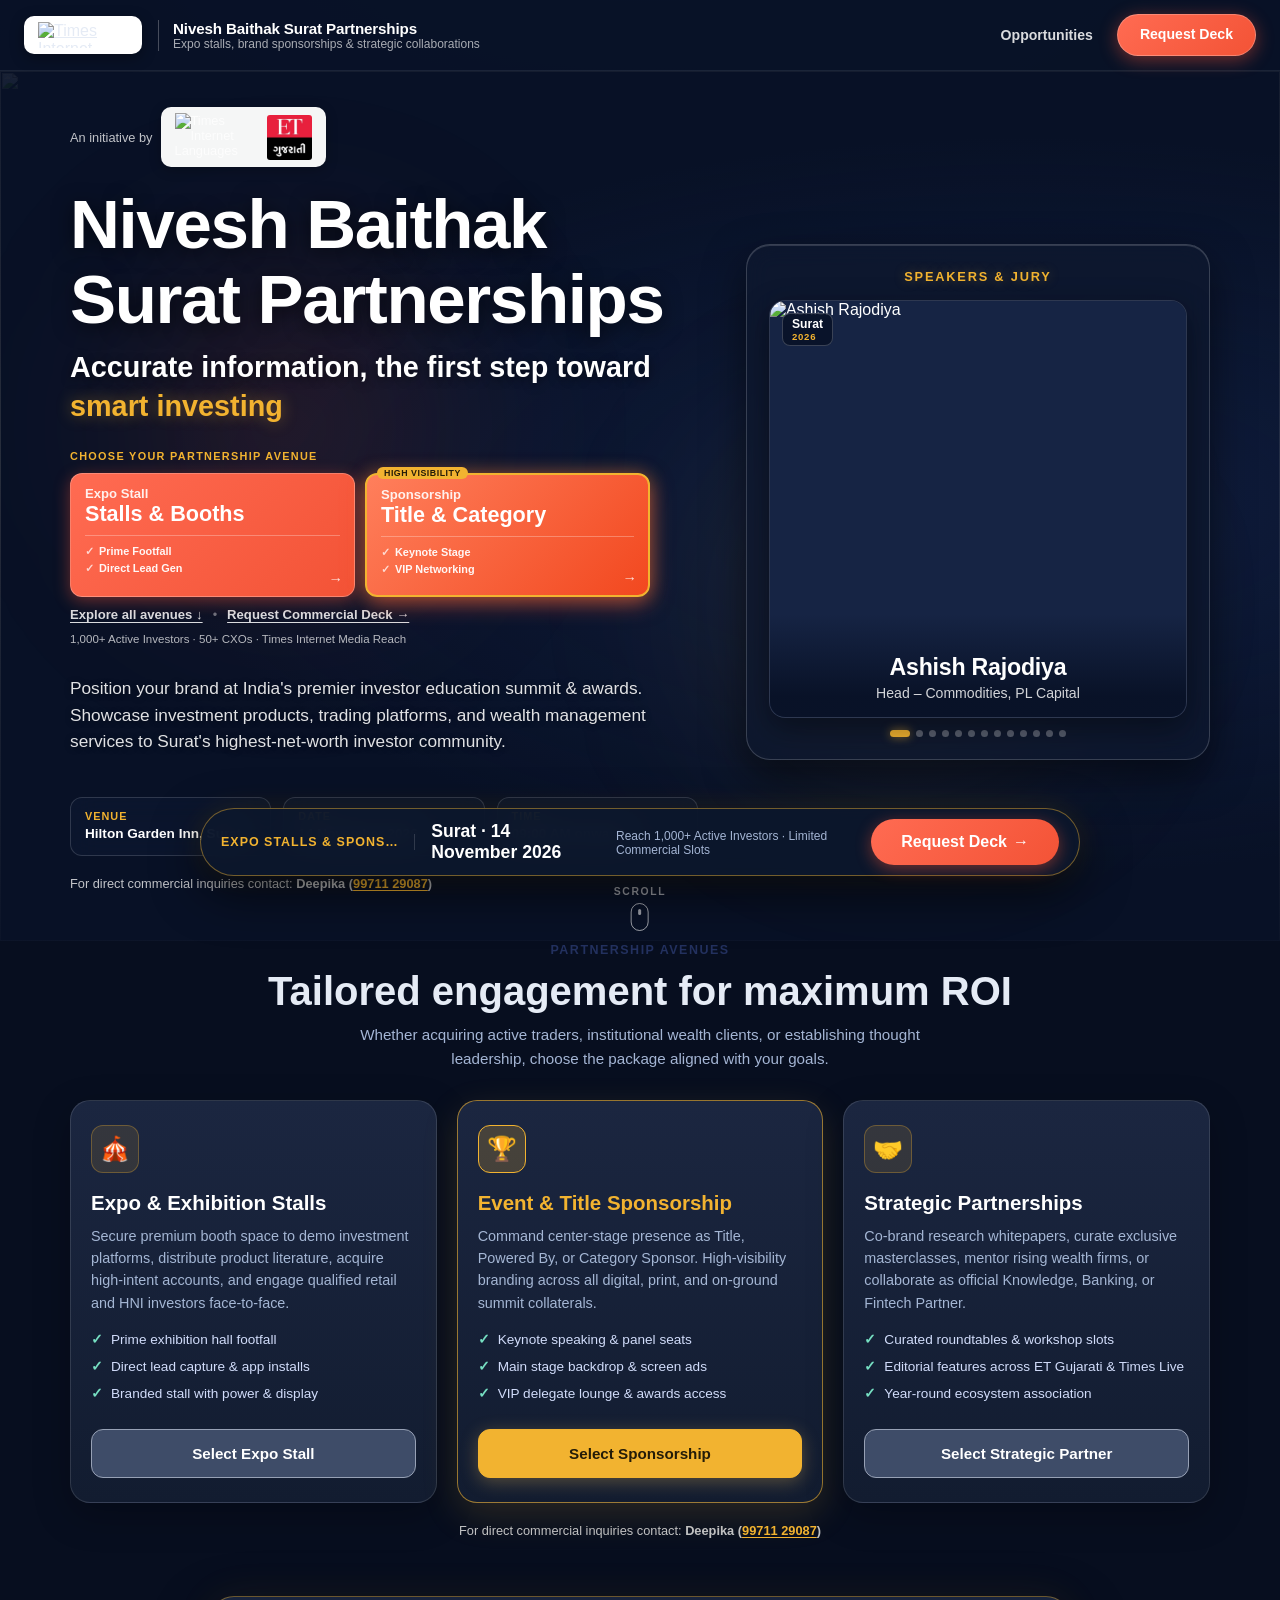
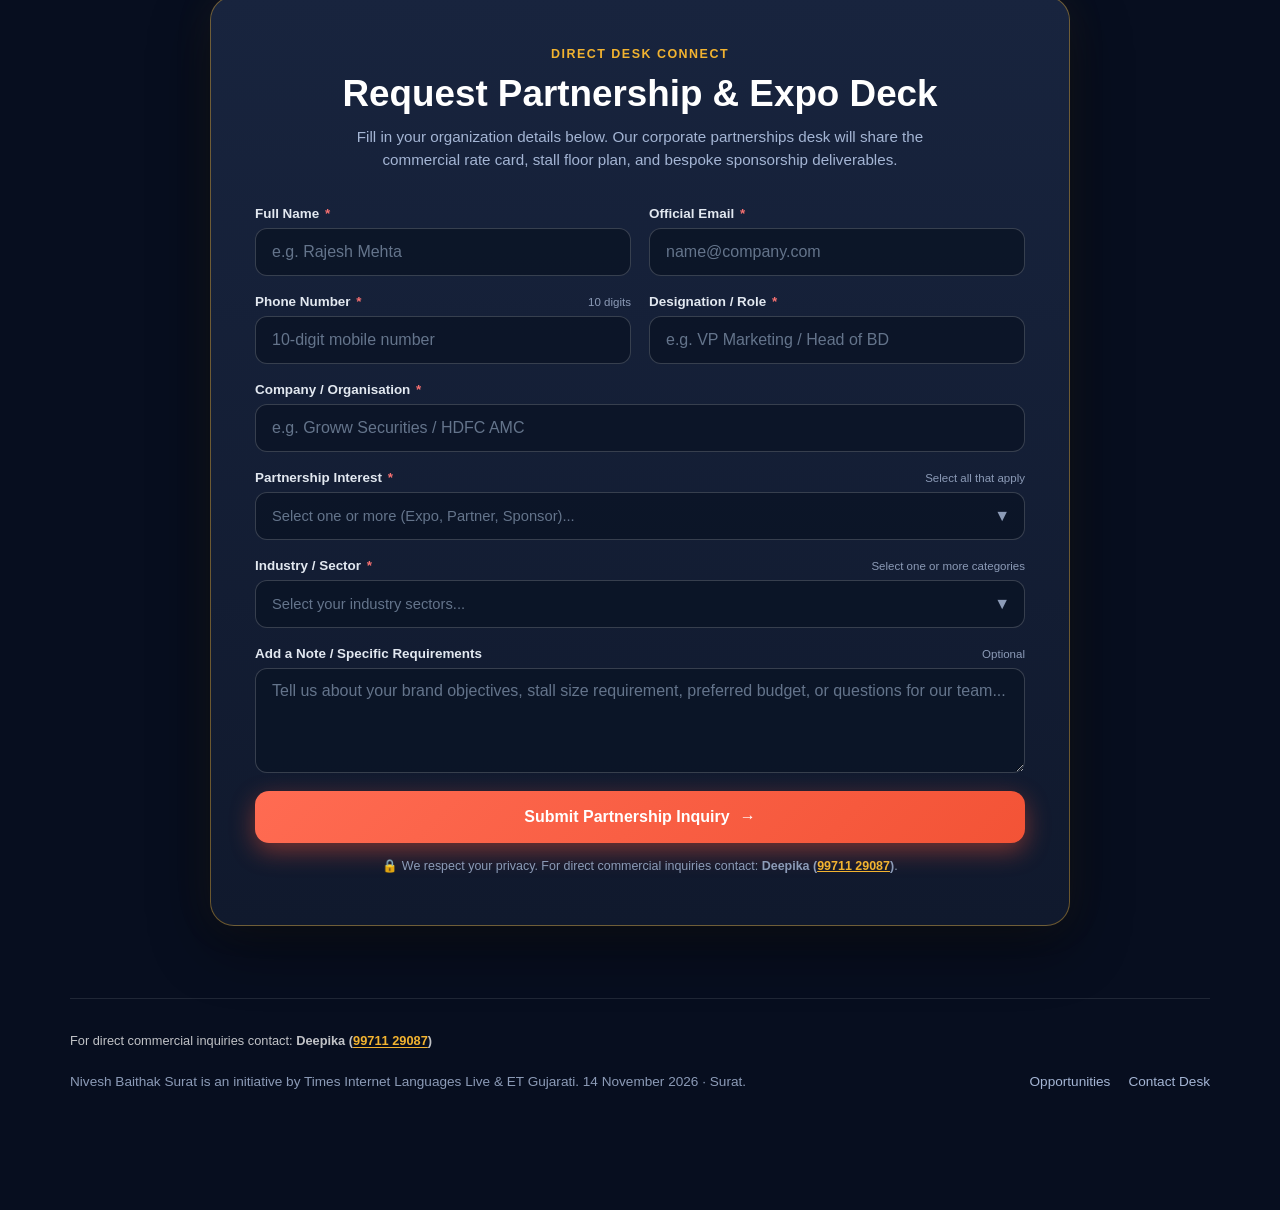
==== commit 62d564da: "feat: add click-to-call direct inquiry notes (Zameer for awards, Deepika for partnerships) across se" ====
--- a/partners/index.html
+++ b/partners/index.html
@@ -120,6 +120,7 @@
               <dd>09:00 AM onwards</dd>
             </div>
           </dl>
+          <p class="contact-note">For direct commercial inquiries contact: <strong>Deepika (<a href="tel:+919971129087">99711 29087</a>)</strong></p>
         </div>
 
         <!-- ── Speaker Showcase Aside (Exact UI as Awards Page) ── -->
@@ -206,6 +207,7 @@
           <button type="button" class="button tier-cta tier-cta--base" data-type-select="partner" style="margin-top: auto;">Select Strategic Partner</button>
         </article>
       </div>
+      <p class="contact-note">For direct commercial inquiries contact: <strong>Deepika (<a href="tel:+919971129087">99711 29087</a>)</strong></p>
     </section>
 
     <!-- ── Main Lead Generation Form Section ── -->
@@ -363,6 +365,7 @@
 
   <!-- ── Footer ── -->
   <footer class="container footer partner-footer">
+    <p class="contact-note">For direct commercial inquiries contact: <strong>Deepika (<a href="tel:+919971129087">99711 29087</a>)</strong></p>
     <div class="partner-footer-inner">
       <p>
         Nivesh Baithak Surat is an initiative by Times Internet Languages Live &amp; ET Gujarati. 14 November 2026 · Surat.
--- a/styles.css
+++ b/styles.css
@@ -3073,3 +3073,49 @@
   flex-shrink: 0;
   accent-color: var(--indigo);
 }
+
+/* ── Direct-contact note (click-to-call) ── */
+.contact-note {
+  margin-top: 14px;
+  font-size: 0.8rem;
+  line-height: 1.5;
+  color: var(--muted);
+}
+
+.contact-note strong {
+  font-weight: 700;
+}
+
+.contact-note a {
+  display: inline-block;
+  padding-block: 4px;
+  color: var(--indigo);
+  font-weight: 800;
+  text-decoration: underline;
+  text-underline-offset: 2px;
+}
+
+.hero .contact-note,
+.pricing-section .contact-note,
+.partners-body .contact-note {
+  color: rgba(255, 255, 255, 0.75);
+}
+
+.hero .contact-note a,
+.pricing-section .contact-note a,
+.partners-body .contact-note a {
+  color: var(--gold);
+}
+
+.categories-section .contact-note {
+  text-align: center;
+}
+
+.partners-body .partner-section-lead + .contact-note,
+.partners-body .avenues-section > .contact-note {
+  text-align: center;
+}
+
+.partner-footer > .contact-note {
+  margin: 0 0 12px;
+}
